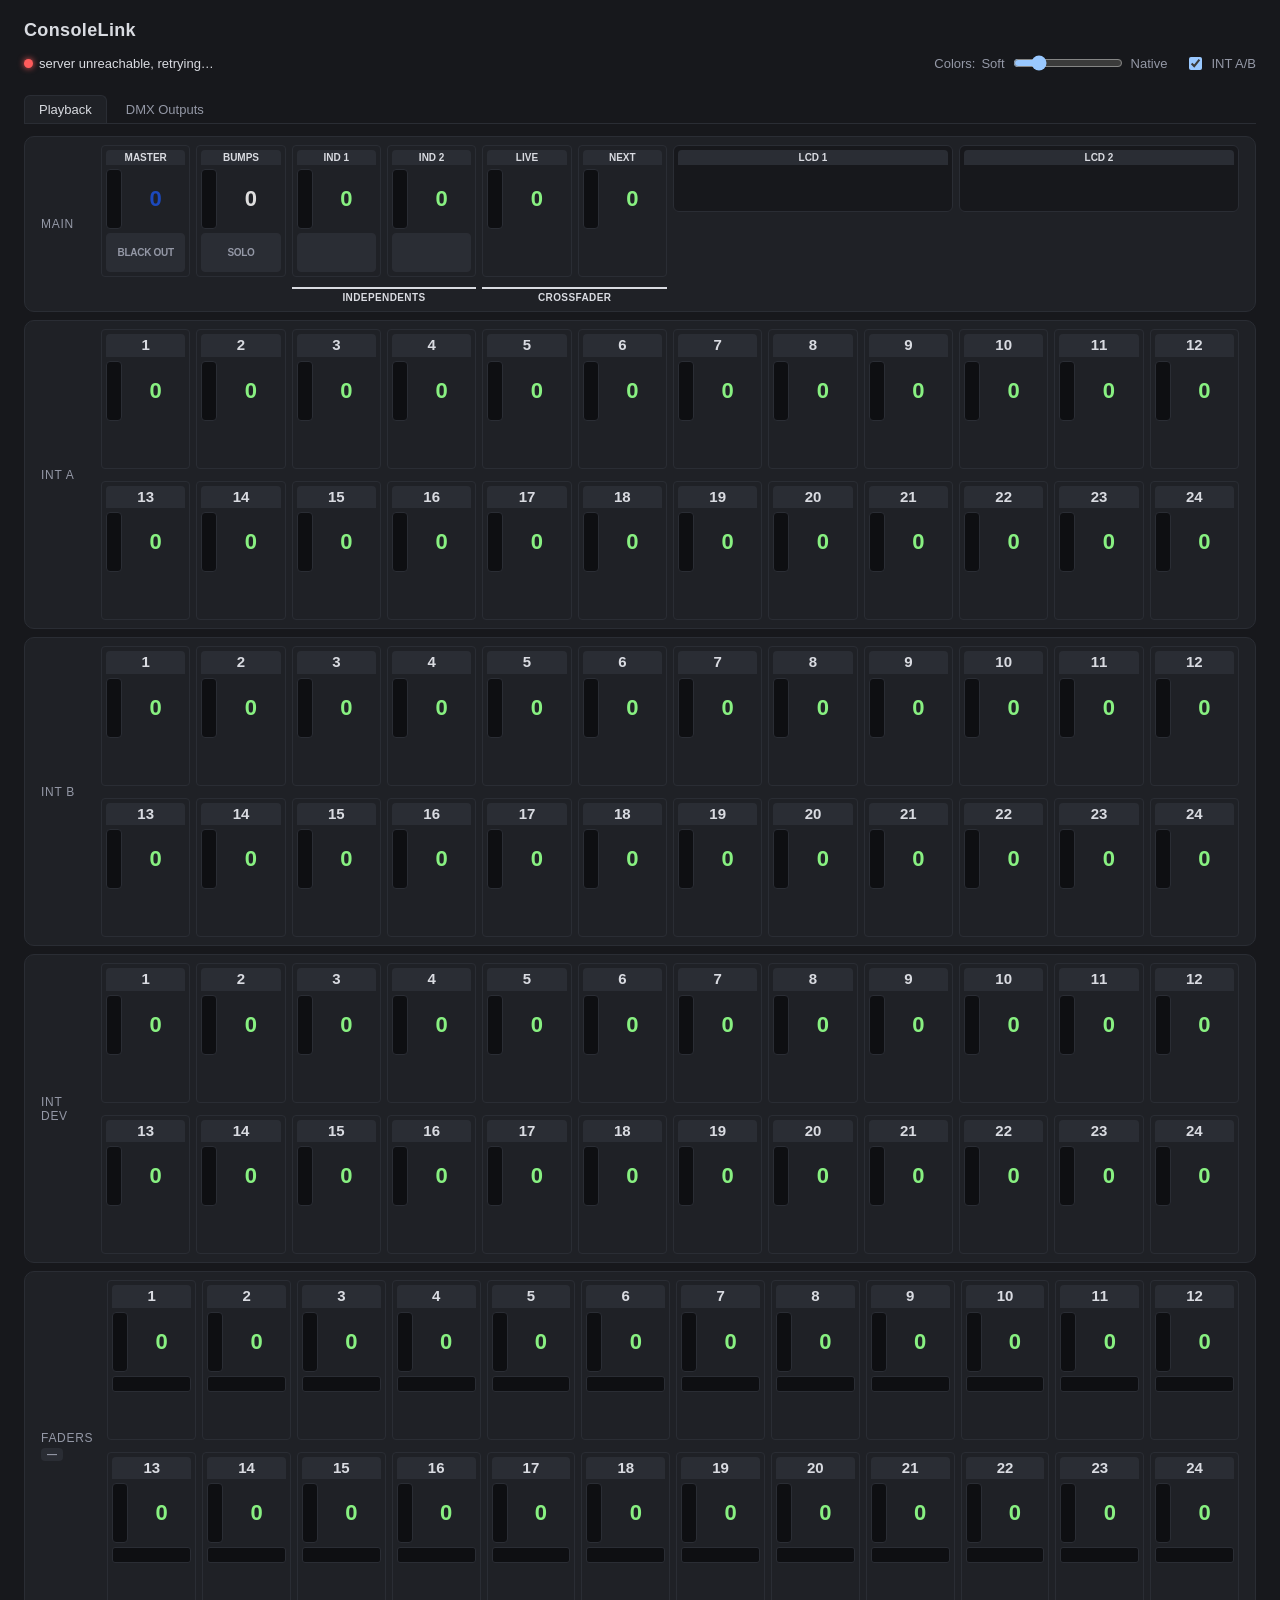
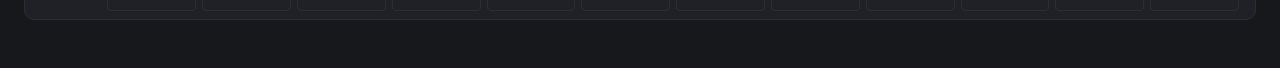
==== src/consolelink/static/index.html @ 00192558 "Adding support for pressing bumps, and read/write MEMS page number." ====
<!DOCTYPE html>
<html lang="en">
<head>
<meta charset="utf-8">
<meta name="viewport" content="width=device-width, initial-scale=1">
<title>ConsoleLink</title>
<link rel="stylesheet" href="style.css">
<link rel="icon" href="favicon.svg" type="image/svg+xml">
</head>
<body>
  <div class="title-row">
    <h1>ConsoleLink</h1>
    <span class="version" id="version"></span>
  </div>

  <div class="status-row">
    <div class="status-group">
      <div class="status"><span class="dot" id="dot"></span><span id="conn-text">connecting…</span></div>
      <div id="stale-text"></div>
    </div>
    <div class="controls">
      <label class="sat-control">Colors:
        <span>Soft</span>
        <input type="range" id="saturation" min="0.5" max="1" step="0.05">
        <span>Native</span>
      </label>
      <label class="int-ab-control"><input type="checkbox" id="show-int-ab"> INT A/B</label>
    </div>
  </div>

  <div class="tab-bar" role="tablist">
    <button class="tab" id="tab-btn-playback" role="tab" aria-selected="true" aria-controls="tab-playback">Playback</button>
    <button class="tab" id="tab-btn-dmx" role="tab" aria-selected="false" aria-controls="tab-dmx">DMX Outputs</button>
  </div>

  <div id="tab-playback" role="tabpanel">
  <div class="section section-row" id="section-master-bumps">
    <div class="section-title">MAIN</div>
    <div class="special-row">
      <div class="meter special-meter" id="fader-master">
        <div class="meter-label">MASTER</div>
        <div class="value-row">
          <div class="track"><div class="fill master" style="height:0%"></div></div>
          <div class="val">0</div>
        </div>
        <div class="name">
          <div class="console-button console-mini placeholder" id="btn-blackout" data-button="blackout">
            <div class="light">BLACK OUT</div>
          </div>
        </div>
      </div>
      <div class="meter special-meter" id="bumps">
        <div class="meter-label">BUMPS</div>
        <div class="value-row">
          <div class="track"><div class="fill bumps" style="height:0%"></div></div>
          <div class="val">0</div>
        </div>
        <div class="name">
          <div class="console-button console-mini placeholder" id="btn-solo" data-button="solo">
            <div class="light">SOLO</div>
          </div>
        </div>
      </div>
      <div class="meter special-meter" id="ind1">
        <div class="meter-label">IND 1</div>
        <div class="value-row">
          <div class="track"><div class="fill ind" style="height:0%"></div></div>
          <div class="val">0</div>
        </div>
        <div class="name">
          <div class="console-button console-mini placeholder" id="btn-ind1" data-button="ind1">
            <div class="light">
              <div class="name-line"></div>
              <div class="name-line"></div>
              <div class="name-line"></div>
            </div>
          </div>
        </div>
      </div>
      <div class="meter special-meter" id="ind2">
        <div class="meter-label">IND 2</div>
        <div class="value-row">
          <div class="track"><div class="fill ind" style="height:0%"></div></div>
          <div class="val">0</div>
        </div>
        <div class="name">
          <div class="console-button console-mini placeholder" id="btn-ind2" data-button="ind2">
            <div class="light">
              <div class="name-line"></div>
              <div class="name-line"></div>
              <div class="name-line"></div>
            </div>
          </div>
        </div>
      </div>
      <div class="meter special-meter" id="xfade-live">
        <div class="meter-label">LIVE</div>
        <div class="value-row">
          <div class="track"><div class="fill xfade" style="height:0%"></div></div>
          <div class="val">0</div>
        </div>
      </div>
      <div class="meter special-meter" id="xfade-next">
        <div class="meter-label">NEXT</div>
        <div class="value-row">
          <div class="track"><div class="fill xfade" style="height:0%"></div></div>
          <div class="val">0</div>
        </div>
      </div>
      <div class="group-bar" style="grid-column: 3 / 5;">INDEPENDENTS</div>
      <div class="group-bar" style="grid-column: 5 / 7;">CROSSFADER</div>
      <div class="lcd placeholder" id="lcd-1">
        <div class="lcd-label">LCD 1</div>
        <div class="lcd-line"></div>
        <div class="lcd-line"></div>
      </div>
      <div class="lcd placeholder" id="lcd-2">
        <div class="lcd-label">LCD 2</div>
        <div class="lcd-line"></div>
        <div class="lcd-line"></div>
      </div>
    </div>
  </div>

  <div class="section section-row" id="section-INT A">
    <div class="section-title">INT A <span class="active-badge" style="display:none">Active</span></div>
    <div class="intensity-row" id="intensities-INT A"></div>
  </div>

  <div class="section section-row" id="section-INT B">
    <div class="section-title">INT B <span class="active-badge" style="display:none">Active</span></div>
    <div class="intensity-row" id="intensities-INT B"></div>
  </div>

  <div class="section section-row" id="section-INT DEV">
    <div class="section-title">INT DEV <span class="active-badge" style="display:none">Active</span></div>
    <div class="intensity-row" id="intensities-INT DEV"></div>
  </div>

  <div class="section section-row" id="section-physical">
    <div class="section-title">FADERS
      <div class="mode-pill" id="mode-pill">—</div>
      <label class="page-control">PAGE <select id="mems-page"></select></label>
      <div class="page-badge" id="mems-page-badge">PAGE —</div>
    </div>
    <div class="intensity-row" id="physical-faders"></div>
  </div>
  </div>

  <div id="tab-dmx" role="tabpanel" hidden>
    <div class="dmx-note" id="dmx-note">waiting for DMX data…</div>
    <div class="section" id="dmx-universe-1">
      <div class="section-title">Universe 1</div>
      <div class="dmx-grid"></div>
    </div>
    <div class="section" id="dmx-universe-2">
      <div class="section-title">Universe 2</div>
      <div class="dmx-grid"></div>
    </div>
  </div>

<script src="app.js"></script>
</body>
</html>
---- src/consolelink/static/style.css ----
:root {
  color-scheme: dark;
  --bg: #17181c;
  --panel: #1f2126;
  --grid: #2a2d34;
  --text: #d9dbe1;
  --darktext: #0b0c0e;
  --dim: #9498a6;
  --accent: #4fb0ff;
  --ok: #5cff8f;
  --bad: #ff5c5c;

  /* SmartFadeML style colors -- the console's pure LED colors. app.js reads these once and
     overrides them with softened versions per the Soft <-> Native slider (applyPalette()). */
  --master: #0000ff;
  --bumps: #ffffff;
  --accent-green: #00ff00;
  --accent-red: #ff0000;
  --blink-duration: 0.5s;

  /* Meter columns per grid row: each 24-cell intensity row wraps into 24/--cols rows. The only
     place the column count is set -- the grids below and currentColumnsPerRow() in app.js all
     read it from here. */
  --cols: 24;
  --gap: 6px;
  /* Same idea for the DMX Outputs tab: 512 cells per universe, so 32 columns x 16 rows wraps to
     16 x 32, then 8 x 64 -- each universe always ends on a row boundary. */
  --dmx-cols: 32;
}
/* Tune these px values to change where the 24-cell rows wrap. */
@media (max-width: 1600px) {
  :root { --cols: 12; --dmx-cols: 16; }
}
/* Phone portrait: 4 rows of 6. */
@media (max-width: 640px) {
  :root { --cols: 6; --dmx-cols: 8; }
}
* { box-sizing: border-box; }
html {
  /* Stop iOS Safari enlarging text when the phone turns to landscape. */
  -webkit-text-size-adjust: 100%;
  text-size-adjust: 100%;
}
body {
  margin: 0;
  background: var(--bg);
  color: var(--text);
  font-family: -apple-system, BlinkMacSystemFont, "Segoe UI", sans-serif;
  padding: 20px 24px 40px;
}
/* Title left, version right on the same baseline; on a narrow screen the version wraps under
   the title and stays right-aligned. */
.title-row {
  display: flex;
  flex-wrap: wrap;
  align-items: baseline;
  justify-content: space-between;
  gap: 2px 16px;
  margin-bottom: 12px;
}
h1 {
  font-size: 18px;
  font-weight: 600;
  margin: 0;
  letter-spacing: 0.02em;
}
.version {
  color: var(--dim);
  font-size: 12px;
  margin-left: auto;
}
.status-row {
  display: flex;
  align-items: center;
  gap: 18px;
  margin-bottom: 22px;
  font-size: 13px;
  flex-wrap: wrap;
}
/* The page's controls, as one block pushed to the right end of .status-row -- on a narrow
   screen they wrap as a group, still right-aligned, rather than one by one. */
.controls {
  display: flex;
  align-items: center;
  flex-wrap: wrap;
  justify-content: flex-end;
  gap: 8px 18px;
  margin-left: auto;
}
.sat-control {
  display: flex;
  align-items: center;
  gap: 6px;
  color: var(--dim);
}
.sat-control input { width: 110px; }
.int-ab-control {
  display: flex;
  align-items: center;
  gap: 6px;
  color: var(--dim);
}
.status {
  display: flex;
  align-items: center;
  gap: 6px;
}
/* "last update" on the same line as the connection status. */
.status-group {
  display: flex;
  align-items: center;
  flex-wrap: wrap;
  gap: 2px 12px;
}
#stale-text {
  color: var(--dim);
  font-size: 12px;
}
.dot {
  width: 9px;
  height: 9px;
  border-radius: 50%;
  background: var(--bad);
  box-shadow: 0 0 6px var(--bad);
}
.dot.ok { background: var(--ok); box-shadow: 0 0 6px var(--ok); }
/* Sits under the FADERS section-title text (a 46px-wide column, see .section.section-row
   .section-title) -- styled to match .section-title .active-badge (the INT A/B/DEV rows'
   "Active" badge) since they're both small status badges living in the same section-title
   spot: solid fill + dark text, 4px radius, 700 weight. Neutral grey/dim fill when the mode
   is still unknown (no active-* class yet), same as the rest of the UI's unknown-state
   color; solid accent-green/red once a mode is confirmed. */
.mode-pill.unconfirmed { opacity: 0.55; font-style: italic; }
.section-title .mode-pill {
  padding: 1px 6px;
  font-size: 10px;
  font-weight: 700;
  border: none;
  border-radius: 4px;
  text-align: center;
  white-space: normal;
  text-transform: none;
  letter-spacing: 0;
  background: var(--grid);
  color: var(--dim);
}
.section-title .mode-pill.active-A,
.section-title .mode-pill.active-B,
.section-title .mode-pill.active-D,
.section-title .mode-pill.active-P1,
.section-title .mode-pill.active-P2 {
  background: var(--accent-green);
  color: #0b0c0e;
}
.section-title .mode-pill.active-M {
  background: var(--accent-red);
  color: var(--text);
}

.section {
  background: var(--panel);
  border: 1px solid var(--grid);
  border-radius: 10px;
  padding: 8px 16px 8px;
  margin-bottom: 8px;
}
.section-title {
  font-size: 12px;
  text-transform: uppercase;
  letter-spacing: 0.06em;
  color: var(--dim);
  margin-bottom: 12px;
  display: flex;
  align-items: center;
  gap: 8px;
}
.section-title .active-badge {
  font-size: 10px;
  background: var(--accent-green);
  color: #0b0c0e;
  border-radius: 4px;
  padding: 1px 6px;
  letter-spacing: 0;
  text-transform: none;
  font-weight: 700;
}
.section.dim .section-title { opacity: 0.6; }

/* INT A/B/DEV sections only: title as a left column instead of a row above the intensity
   meters, so each row is shorter vertically. */
.section.section-row {
  display: flex;
  align-items: center;
  gap: 14px;
}
/* INT A/B rows when the header's INT A/B checkbox is off. Same specificity as the rule above,
   which the plain `hidden` attribute wouldn't beat. */
.section.section-row.hidden-row { display: none; }
.section.section-row .section-title {
  flex: 0 0 46px;
  flex-direction: column;
  align-items: flex-start;
  gap: 3px;
  margin-bottom: 0;
}
.section.section-row .intensity-row,
.section.section-row .special-row {
  /* flex-basis 0, not auto: with auto, the outer flex layout would need this item's own
     intrinsic/preferred size before it can assign a width -- for .special-row specifically,
     that intrinsic-size pass needs to resolve its grid-template-columns' percentage-based
     tracks, which in turn need .special-row's own (not-yet-known) width. That circularity is
     what collapsed MASTER/BUMPS/IND 1/IND 2 to slivers: an indefinite percentage in that
     situation resolves to 0 per spec. flex-basis:0 sidesteps it entirely -- flex-grow:1 just
     takes 100% of the remaining space directly, with no intrinsic-size measurement needed. */
  flex: 1 1 0;
  min-width: 0;
}
.intensity-row {
  display: grid;
  /* minmax(0, 1fr), not plain 1fr: a bare 1fr track won't shrink below its content's natural
     min-content width, which defeats the narrow-width wrap below -- minmax(0, 1fr) is what
     actually lets columns compress instead of overflowing the row. */
  grid-template-columns: repeat(var(--cols), minmax(0, 1fr));
  gap: var(--gap);
  align-items: end;
  /* Safety net: if a row is still too tight for the fixed-size label/bar/value content to
     shrink into, scroll horizontally instead of silently overflowing the page. */
  overflow-x: auto;
}
/* A caption bar visually tying two or more adjacent indicators together (e.g. "Focus" under
   Pan+Tilt, "INDEPENDENTS" under IND 1/IND 2) -- generic, reusable in any CSS-grid row
   (.intensity-row's PARAM 1/2 fader labels via computeLabelGroups() in app.js; .special-row's
   static IND 1/IND 2 grouping). A .group-bar is just another item in that same grid, given an
   explicit `grid-column: start / end` (in JS for the dynamic case, inline for the static one).
   The static IND 1/IND 2 caption still relies on plain auto-placement -- no grid-row of its
   own, so it lands in row 2 since row 1 is already fully occupied. The dynamic PARAM 1/2
   group-bars don't: renderGroupBars()/projectGroupSegments() in app.js always set an explicit
   grid-row themselves (see those functions for why plain auto-placement isn't enough once a
   row wraps into several blocks). Kept visually light (a thin top rule + small caption) rather than a
   heavy filled bar, to read as "these belong together" without competing with the meters
   themselves. */
.group-bar {
  grid-column: 1 / -1;
  margin-top: 4px;
  padding-top: 3px;
  border-top: 2px solid var(--text);
  font-size: 10px;
  font-weight: 700;
  color: var(--text);
  text-transform: uppercase;
  letter-spacing: 0.04em;
  text-align: center;
  white-space: nowrap;
  overflow: hidden;
  text-overflow: ellipsis;
}
.meter {
  display: flex;
  flex-direction: column;
  align-items: center;
  justify-content: flex-start;
  min-width: 0;
  flex: 1 1 0;
  height: auto;
  border: 1px solid var(--grid);
  border-radius: 4px;
  padding: 4px;
  /* At narrow widths a column can compress below its label/value text's natural
     size -- clip rather than let it bleed into neighboring columns. */
  overflow: hidden;
}
.meter .track {
  width: 100%;
  height: 60px;
  background: #0e0f12;
  border: 1px solid var(--grid);
  border-radius: 4px;
  display: flex;
  align-items: flex-end;
  overflow: hidden;
  position: relative;
  margin-top: 0;
  flex-shrink: 0;
}
.meter .fill {
  width: 100%;
  background: transparent;
  height: 0%;
  transition: height 80ms linear;
}
.meter.nonzero .fill { background: var(--accent-green); }
/* The FADERS row takes its bump LED's console color (--bar-color, set in app.js). Before the
   first type=0x16 arrives: the page's green, or red in MEMS like the console. */
#section-physical .meter.nonzero .fill { background: var(--bar-color, var(--accent-green)); }
#section-physical .meter .val { color: var(--bar-color, var(--accent-green)); }
#section-physical.mems .meter.nonzero .fill { background: var(--bar-color, var(--accent-red)); }
#section-physical.mems .meter .val { color: var(--bar-color, var(--accent-red)); }
.meter .val {
  font-size: 10px;
  color: var(--accent-green);
  font-variant-numeric: tabular-nums;
  line-height: 1.1;
  flex-shrink: 0;
  display: inline-block;
  margin-top: 4px;
  height: 1.1em;
}
.meter .meter-label,
.meter .name {
  font-size: 9px;
  color: var(--dim);
  line-height: 1.2;
  text-align: center;
  display: inline-block;
  width: 100%;
  white-space: nowrap;
  overflow: hidden;
  text-overflow: ellipsis;
}
.meter .meter-label {
  height: 1.2em;
}

/* INT A/B/DEV intensity meters and Master/Bumps (.special-meter) share this compact layout:
   the meter label as a header above a narrow bar, and a large value readout next to it. */
.intensity-row .meter .meter-label,
.special-meter .meter-label {
  font-size: 15px;
  font-weight: 700;
  color: var(--text);
  background: var(--grid);
  border-radius: 4px 4px 0 0;
  height: auto;
  line-height: 1.5;
  margin-bottom: 4px;
}
.intensity-row .meter .value-row,
.special-meter .value-row {
  display: flex;
  align-items: flex-end;
  justify-content: flex-start;
  gap: 4px;
  width: 100%;
  height: 60px;
}
.intensity-row .meter .track,
.special-meter .track {
  width: 16px;
  flex: 0 0 16px;
}
.intensity-row .meter .val,
.special-meter .val {
  font-size: 22px;
  font-weight: 700;
  color: var(--accent-green);
  height: auto;
  margin-top: 0;
  line-height: 1;
  align-self: center;
  flex: 1 1 auto;
  text-align: center;
}

/* MASTER/BUMPS is longer than a 1-2 digit intensity number, so it gets a smaller label font
   that wraps instead of the numeric labels' nowrap+ellipsis truncation. */
.special-meter .meter-label {
  font-size: 10px;
  white-space: normal;
}
/* The console's own name field is 3 short lines (6/6/5 chars) -- .name is
   just a column of 3 .name-line rows, each rendered exactly as the console lays it out
   rather than word-wrapping one joined string. Always exactly 3 rows (blank ones included),
   so every meter column's name area is the same height regardless of how many lines that
   particular item's name actually uses. */
.meter .name {
  display: flex;
  flex-direction: column;
  width: 100%;
  margin-top: 4px;
  /* Explicit, not just "3 .name-line rows add up to this" -- BLACK OUT/SOLO (under Master/
     Bumps) only ever hold a single line, so they need this container's height pinned to the
     same 3-line total (3 * 13px) rather than shrinking to fit their own shorter content. */
  height: 39px;
}
/* Every name/label in this row (24-cell intensity names, IND 1/2 names, SOLO/BLACKOUT) shares
   this font size and weight -- one shared rule instead of repeating the same two values in
   each context below, which only differ in line-height/height/color/wrapping. */
.name-line,
.console-button.console-mini .light {
  font-size: 10px;
  font-weight: 600;
}
.name-line {
  color: var(--text);
  line-height: 1.3;
  height: 1.3em;
  text-align: center;
  white-space: nowrap;
  overflow: hidden;
  text-overflow: clip;
}

/* CSS grid, not flex: lets MASTER/BUMPS/IND 1/IND 2/LIVE/NEXT share the exact same "append a
   .group-bar with an explicit grid-column, no grid-row" mechanism as .intensity-row (see
   .group-bar above) for the "INDEPENDENTS" and "CROSSFADER" captions -- a plain sibling
   .group-bar auto-places into row 2 since row 1 is already fully occupied by the 6 meters, no
   wrapper element needed.
   (An earlier version wrapped IND 1/IND 2 in an extra flex container and passed their shared
   width down via a CSS custom property -- broken, because a custom property's "%" is NOT
   resolved at the element that declares it; it stays live text substituted at the point of
   actual use, so it resolved against the wrapper's own near-empty width instead of
   .special-row's, collapsing both to a sliver. Direct grid items sidestep that entirely.) */
.special-row {
  display: grid;
  /* One .intensity-row column's width (same --cols/--gap, so the same width at every
     breakpoint). Only used right here, in .special-row's own grid-template-columns, so its "%"
     resolves against .special-row. */
  --col: calc((100% - (var(--cols) - 1) * var(--gap)) / var(--cols));
  /* 6 meter tracks, a spacer taking the rest of the row, then 6 more tracks for the two LCDs
     (3 each -- half of a phone's 6 columns, where they sit side by side below the meters). */
  grid-template-columns: repeat(6, var(--col)) minmax(0, 1fr) repeat(6, var(--col));
  gap: var(--gap);
}
/* No width rule on .special-meter itself: the grid track above already sizes each column
   correctly, and a grid item stretches to fill its track by default. An explicit width here
   would be actively wrong under a grid parent, not just redundant -- "%" in a grid ITEM's own
   width resolves against its grid CELL, not the container, so `calc((100% - 138px) / 24)`
   would compute against a ~63px cell instead of .special-row's full width, going negative
   (clamped ~0). That's exactly what broke MASTER/BUMPS/IND 1/IND 2 into slivers even after
   fixing the .special-row circular-sizing issue below -- confirmed by measuring the actual
   rendered grid-template-columns (63.3px per track, correct) vs. the item boxes (10px, wrong)
   with Playwright before removing this. */
/* The console's two 2x20 LCDs, at the right like on the console's top right, each spanning
   three meter columns and both grid rows (meters + INDEPENDENTS/CROSSFADER captions). Counted
   from the right edge, so they stay put with or without the spacer track. On a phone in
   portrait they move below the meters instead (see the end of this file). */
#lcd-1 { grid-column: -7 / -4; }
#lcd-2 { grid-column: -4 / -1; }
.lcd {
  grid-row: 1 / 3;
  align-self: start;
  min-width: 0;
  /* Lets .lcd-line size its font from this panel's width (cqi units). */
  container-type: inline-size;
  background: var(--bg);
  border: 1px solid var(--grid);
  border-radius: 6px;
  padding: 4px 4px 6px;
}
/* Header label, same look as MASTER/BUMPS's .meter-label above their meters. */
.lcd-label {
  font-size: 10px;
  font-weight: 700;
  color: var(--text);
  background: var(--grid);
  border-radius: 4px 4px 0 0;
  line-height: 1.5;
  text-align: center;
  margin-bottom: 4px;
}
/* white-space: pre keeps the console's own column alignment (runs of spaces); the fixed 20ch
   width keeps an empty or placeholder panel the same size as a filled one. The panel's width
   is set by the grid, not the text, so the font scales to fit 20 characters in it (a
   monospace character is ~0.6em wide, so 20ch ~ 12em; 12px kept free for the side margins),
   up to 13px. */
.lcd-line {
  width: 20ch;
  margin: 0 auto;
  font-size: min(13px, (100cqi - 12px) / 12.1);
  height: 1.4em;
  line-height: 1.4em;
  font-family: ui-monospace, "SF Mono", Menlo, monospace;
  white-space: pre;
  overflow: hidden;
}
.lcd.placeholder .lcd-line { opacity: 0.5; }
.special-meter .fill.master { background: var(--master); }
.special-meter .fill.bumps { background: var(--bumps); }
.special-meter .fill.ind,
.special-meter .fill.xfade { background: var(--accent-green); }
#fader-master .val { color: var(--master); }
#bumps .val { color: var(--bumps); }
#ind1 .val,
#ind2 .val { color: var(--accent-green); }

.placeholder .track { display: flex; align-items: center; justify-content: center; }
.placeholder .track::after {
  content: "?";
  color: var(--dim);
  font-size: 20px;
}

/* Independents are toggle/bump buttons on the console (per the manual), not faders --
   rendered as a light that turns on, not a bar that fills. */
.console-button {
  display: flex;
  flex-direction: column;
  align-items: center;
  gap: 8px;
  width: 60px;
}
.console-button .light {
  width: 44px;
  height: 44px;
  border-radius: 8px;
  background: #0e0f12;
  border: 1px solid var(--grid);
  display: flex;
  align-items: center;
  justify-content: center;
  font-size: 12px;
  font-weight: 700;
  color: var(--dim);
}
/* SOLO/BLACKOUT live inside Bumps'/Master's .name slot instead of standing alone: compact,
   full-width, with the label inside the light box itself rather than below it. */
body.writable [data-button] { cursor: pointer; }
.console-button.console-mini {
  width: 100%;
  height: 100%;
  gap: 0;
}
.console-button.console-mini .light {
  width: 100%;
  height: 100%;
  min-height: 0;
  border-radius: 4px;
  letter-spacing: -0.03em;
  line-height: 1.15;
  padding: 1px;
  white-space: normal;
  /* Inactive: same background as the .meter-label above the bar. */
  background: var(--grid);
  border-color: var(--grid);
  color: var(--dim);
}
/* Active: the console's own LED color (--color-a/--color-b, set in app.js) -- white for SOLO,
   blue for BLACKOUT -- falling back to the page's colors before the first type=0x16. Glow and
   text stay the page's own, for contrast. IDs so these beat the generic .console-button.on rules. */
#btn-solo.on .light {
  background: var(--color-a, var(--bumps));
  border-color: var(--color-a, var(--bumps));
  /* Text color, not button color: white background needs dark text for contrast, distinct
     from BLACKOUT's blue background below which needs the opposite. */
  color: var(--darktext);
  box-shadow: 0 0 10px var(--bumps);
}
#btn-blackout.on .light {
  background: var(--color-a, var(--master));
  border-color: var(--color-a, var(--master));
  color: var(--text);
  box-shadow: 0 0 10px var(--master);
}
/* Blinking: hard-alternates between the console's two LED colors (--color-a/--color-b), matching
   the real console's flashing LED -- e.g. Solo blinks white/off while a Bump button isolates a
   channel; BlackOut blinks light-blue/off (37 37 ff / 0a 0a 0a) when Master is pulled below full
   while BlackOut itself is off. Falls back to the page's on-color / inactive background.
   steps(1) for a discrete flash, not a smooth fade. */
@keyframes blink-solo {
  0%, 49%   { background: var(--color-a, var(--bumps)); border-color: var(--color-a, var(--bumps)); color: var(--darktext); box-shadow: 0 0 10px var(--bumps); }
  50%, 100% { background: var(--color-b, var(--grid)); border-color: var(--color-b, var(--grid)); color: var(--dim); box-shadow: none; }
}
@keyframes blink-blackout {
  0%, 49%   { background: var(--color-a, var(--master)); border-color: var(--color-a, var(--master)); color: var(--text); box-shadow: 0 0 10px var(--master); }
  50%, 100% { background: var(--color-b, var(--grid)); border-color: var(--color-b, var(--grid)); color: var(--dim); box-shadow: none; }
}
#btn-solo.blinking .light { animation: blink-solo var(--blink-duration) steps(1) infinite; }
#btn-blackout.blinking .light { animation: blink-blackout var(--blink-duration) steps(1) infinite; }
/* IND 1/2's button shows the Independent's name as 3 lines, same as the intensity rows,
   instead of SOLO/BLACKOUT's single static label -- override the centered
   single-line layout inherited from .console-button .light with a column of small rows. */
#btn-ind1 .light,
#btn-ind2 .light {
  flex-direction: column;
  justify-content: center;
  gap: 0;
}
#btn-ind1 .light .name-line,
#btn-ind2 .light .name-line {
  line-height: 1.15;
  height: 1.15em;
  color: inherit;
}
#btn-ind1.on .light,
#btn-ind2.on .light {
  background: var(--accent-green);
  border-color: var(--accent-green);
  /* Pale green background, same as SOLO's white -- needs dark text, not BLACKOUT's light. */
  color: var(--darktext);
  box-shadow: 0 0 10px var(--accent-green);
}
/* Shape cues, so on and blinking don't rely on colour alone: a solid ring when on, a dashed one
   while blinking. currentColor is the text colour each state already picks for contrast with
   its own background; the negative offset keeps the ring inside the box. */
.console-button.on .light       { outline: 2px solid currentColor;  outline-offset: -4px; }
.console-button.blinking .light { outline: 2px dashed currentColor; outline-offset: -4px; }
/* The Physical Faders row's light swatch: no text, just a color (solid,
   intensity-proportional once caught; blinking between two brightness levels while the
   physical fader hasn't caught its stored value yet). Colors are the console's own RGB
   (--color-a/--color-b, set via setLightColors() in app.js).
   Sized to sit in a .meter's .name slot, same 24-per-row grid as the intensity rows above. */
/* The MEMS page, shown only in MEMS mode (app.js puts .mems on #section-physical): a list when
   the server allows writing (body.writable), otherwise a read-only badge styled like the mode
   pill's neutral state. */
.page-control, .page-badge { display: none; margin-top: 4px; font-size: 10px; font-weight: 700; text-transform: none; letter-spacing: 0; }
.page-badge { padding: 1px 6px; border-radius: 4px; text-align: center; background: var(--grid); color: var(--dim); }
body.writable .mems .page-control { display: block; }
body:not(.writable) .mems .page-badge { display: block; }
.page-control select { width: 100%; font-size: 11px; }
body.writable .fader-light { cursor: pointer; touch-action: none; user-select: none; }
.fader-light {
  width: 100%;
  height: 16px;
  margin-top: 4px;
  border-radius: 3px;
  background: var(--color-a, #0e0f12);
  border: 1px solid var(--grid);
}
/* Driven by --color-a/--color-b custom properties set in JS per fader -- every one of the 24
   faders can show a different wire color, so the animation itself has to be color-agnostic.
   steps(1) for a discrete flash, matching the real console's LED, not a smooth fade. */
@keyframes blink-fader {
  0%, 49%   { background: var(--color-a); }
  50%, 100% { background: var(--color-b); }
}
.fader-light.blinking {
  animation: blink-fader var(--blink-duration) steps(1) infinite;
}


/* 12 columns: the 6 meters and 6 LCD columns fill the row exactly, so the spacer track would
   only add one extra gap and push the row a gap's width past its edge. */
@media (max-width: 1600px) {
  .special-row { grid-template-columns: repeat(var(--cols), var(--col)); }
}

/* Narrow windows and phones. Kept at the end of the file so these win the cascade over the
   same-specificity rules above.

   Compact sizing: at the normal sizes a meter column can't get narrower than ~56px (bar, gap
   and a bold 2-digit value side by side), which is what held the page at ~900px wide. Smaller
   padding, gap, bar and value font bring that down to ~40px, enough for 12 columns on a phone
   in landscape and 6 on a phone in portrait. */
@media (max-width: 900px) {
  :root { --gap: 4px; }
  body { padding: 12px 8px 24px; }
  h1 { font-size: 16px; }
  .title-row { margin-bottom: 12px; }
  .status-row { gap: 8px 14px; margin-bottom: 12px; }
  .section { padding: 6px 8px; }
  .section.section-row { gap: 8px; }
  .meter { padding: 2px; }
  .intensity-row .meter .meter-label { font-size: 13px; }
  /* "MASTER" is the one label word that can't wrap, and at 10px it's ~3px too wide for a ~44px
     column. The LCD labels (below) follow, to keep them matching. */
  /* IND 1/2's name sits inside the button's own border and padding, so it has ~6px less than
     an intensity name -- a full 6-character line needs the smaller font at ~44px columns. */
  #btn-ind1 .light .name-line,
  #btn-ind2 .light .name-line { font-size: 9px; }
  .intensity-row .meter .value-row,
  .special-meter .value-row { gap: 3px; }
  .intensity-row .meter .track,
  .special-meter .track { width: 10px; flex: 0 0 10px; }
  .intensity-row .meter .val,
  .special-meter .val { font-size: 18px; }
  .lcd { padding: 2px 2px 4px; }
  .special-meter .meter-label,
  .lcd-label { font-size: 9px; }
}

/* Phone portrait (the --cols: 6 breakpoint at the top of this file). */
@media (max-width: 640px) {
  /* Section title above its row instead of as a left column, which would cost a whole meter
     column's width. */
  .section.section-row {
    flex-direction: column;
    align-items: stretch;
    gap: 6px;
  }
  .section.section-row .section-title {
    flex: none;
    flex-direction: row;
    align-items: center;
    gap: 8px;
  }
  /* flex: none, not the row layout's flex: 1 1 0 -- as a column-direction flex item that
     basis would be a height, and these rows are scroll containers (overflow-x: auto), whose
     automatic minimum height is 0, so they'd collapse. */
  .section.section-row .intensity-row,
  .section.section-row .special-row {
    flex: none;
  }
  /* Just the --cols columns, like .intensity-row: the LCDs sit side by side below the
     INDEPENDENTS caption, 3 columns each, filling the row. */
  .special-row { grid-template-columns: repeat(var(--cols), var(--col)); }
  #lcd-1, #lcd-2 { grid-row: 3; margin-top: 4px; }
  #lcd-1 { grid-column: 1 / 4; }
  #lcd-2 { grid-column: 4 / 7; }
}

/* Tabs */
.tab-bar {
  display: flex;
  gap: 4px;
  margin-bottom: 12px;
  border-bottom: 1px solid var(--grid);
}
.tab {
  background: transparent;
  border: 1px solid transparent;
  border-bottom: none;
  border-radius: 6px 6px 0 0;
  color: var(--dim);
  font: inherit;
  font-size: 13px;
  padding: 6px 14px;
  cursor: pointer;
}
.tab[aria-selected="true"] {
  background: var(--panel);
  border-color: var(--grid);
  color: var(--text);
}
/* `hidden` alone loses to any display rule set on the panel, so state it explicitly. */
[role="tabpanel"][hidden] { display: none; }

/* DMX Outputs tab */
.dmx-note {
  color: var(--dim);
  font-size: 12px;
  margin-bottom: 8px;
}
.dmx-grid {
  display: grid;
  grid-template-columns: repeat(var(--dmx-cols), minmax(0, 1fr));
  gap: 2px;
}
.dmx-cell {
  --lvl: 0;
  position: relative;
  height: 22px;
  border: 1px solid var(--grid);
  border-radius: 3px;
  overflow: hidden;
  display: flex;
  align-items: center;
  justify-content: center;
  font-variant-numeric: tabular-nums;
  /* Heat map: the accent green fades in with the level (--lvl is 0..1, set by app.js). */
  background: color-mix(in srgb, var(--accent-green) calc(var(--lvl) * 100%), transparent);
}
.dmx-cell .addr {
  position: absolute;
  top: 1px;
  left: 2px;
  font-size: 7px;
  line-height: 1;
  color: var(--dim);
}
.dmx-cell .lvl {
  font-size: 11px;
  font-weight: 600;
  color: var(--accent-green);
}
.dmx-cell.nonzero { border-color: var(--accent-green); }
.dmx-cell.nonzero .lvl { color: var(--text); }
.dmx-cell.nonzero .addr { color: var(--text); opacity: 0.7; }
/* From about half level up the green is strong enough to need dark text. */
.dmx-cell.bright .lvl,
.dmx-cell.bright .addr { color: var(--darktext); opacity: 1; }
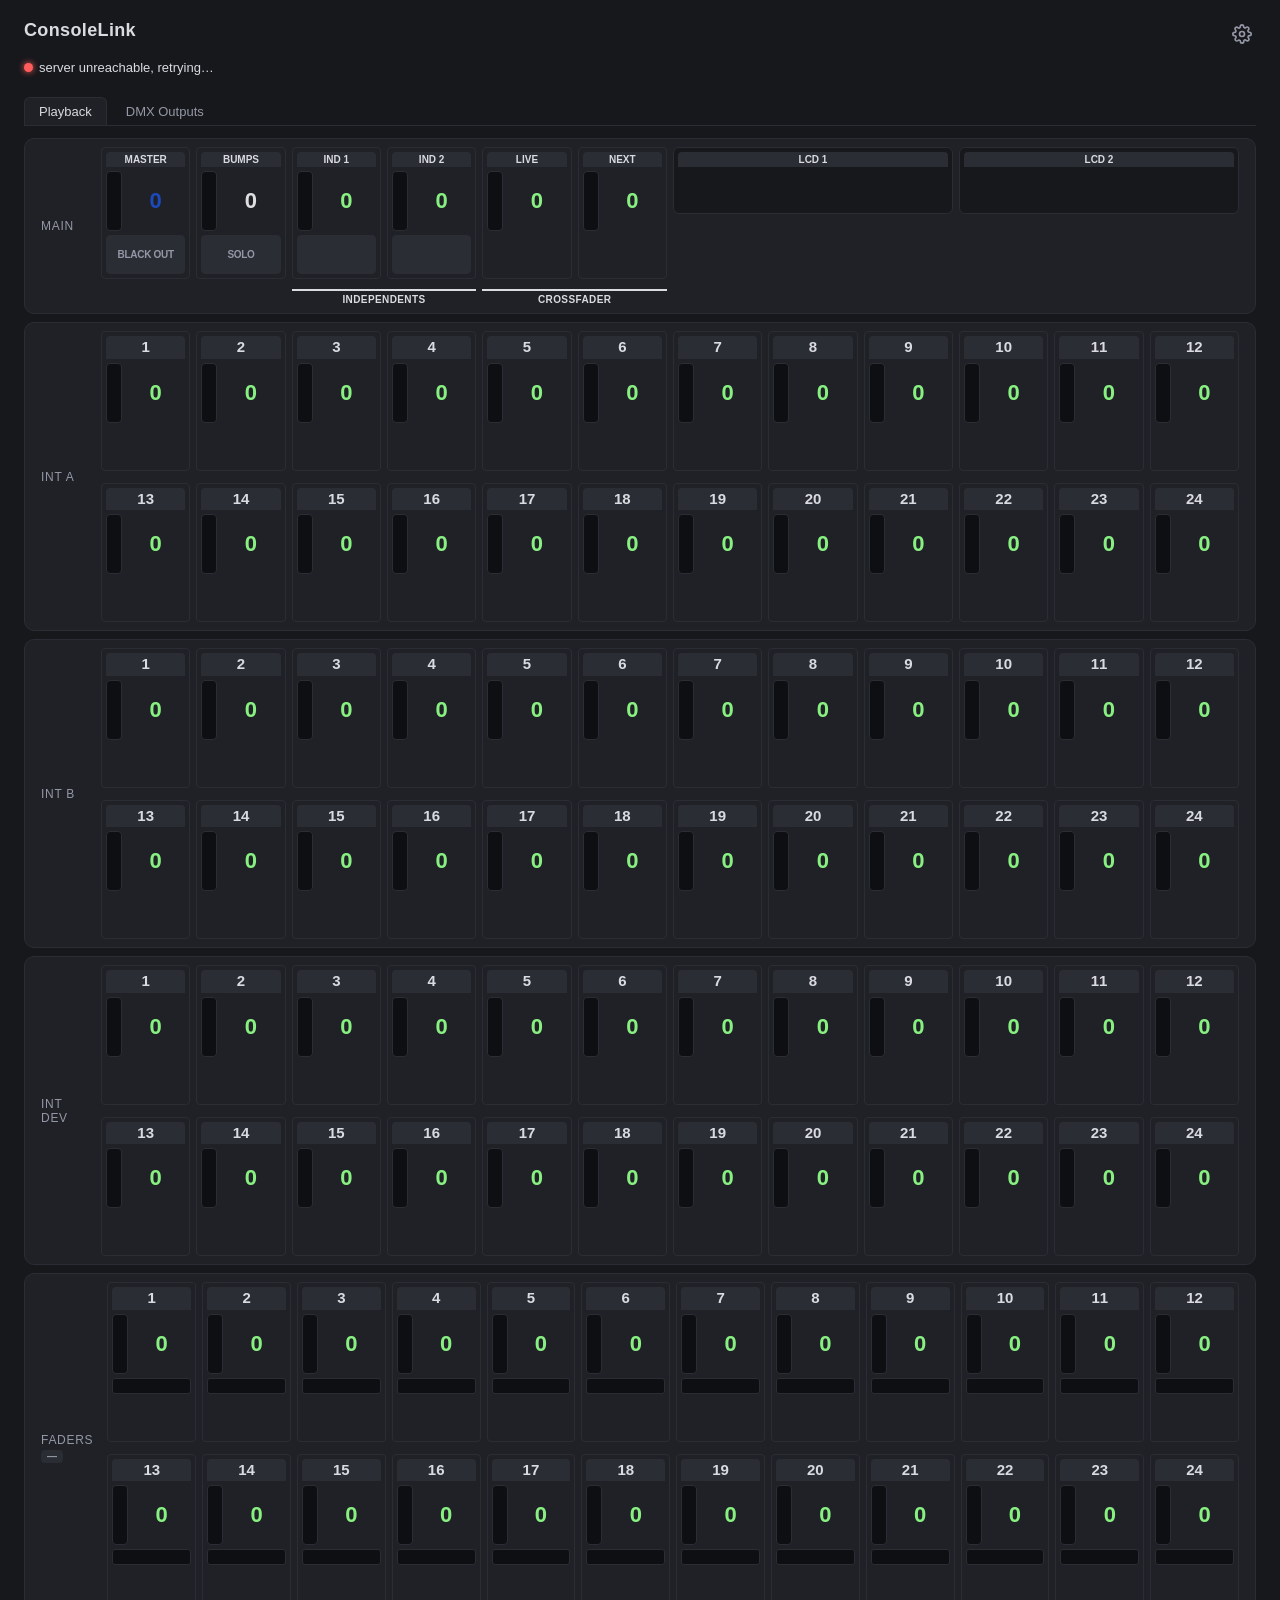
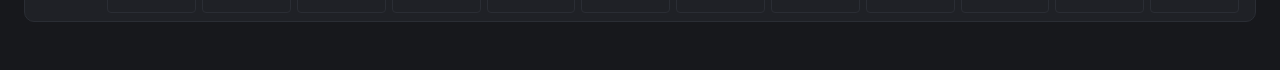
==== commit 89b7fcbb: "Moving Settings to Overlay." ====
--- a/src/consolelink/static/index.html
+++ b/src/consolelink/static/index.html
@@ -10,21 +10,20 @@
 <body>
   <div class="title-row">
     <h1>ConsoleLink</h1>
-    <span class="version" id="version"></span>
+    <button class="gear-btn" id="settings-btn" type="button" aria-label="Settings"
+            aria-haspopup="dialog" aria-controls="settings-overlay" aria-expanded="false">
+      <svg viewBox="0 0 24 24" width="20" height="20" fill="none" stroke="currentColor"
+           stroke-width="2" stroke-linecap="round" stroke-linejoin="round" aria-hidden="true">
+        <circle cx="12" cy="12" r="3"/>
+        <path d="M19.4 15a1.65 1.65 0 0 0 .33 1.82l.06.06a2 2 0 1 1-2.83 2.83l-.06-.06a1.65 1.65 0 0 0-1.82-.33 1.65 1.65 0 0 0-1 1.51V21a2 2 0 1 1-4 0v-.09a1.65 1.65 0 0 0-1-1.51 1.65 1.65 0 0 0-1.82.33l-.06.06a2 2 0 1 1-2.83-2.83l.06-.06a1.65 1.65 0 0 0 .33-1.82 1.65 1.65 0 0 0-1.51-1H3a2 2 0 1 1 0-4h.09a1.65 1.65 0 0 0 1.51-1 1.65 1.65 0 0 0-.33-1.82l-.06-.06a2 2 0 1 1 2.83-2.83l.06.06a1.65 1.65 0 0 0 1.82.33h0a1.65 1.65 0 0 0 1-1.51V3a2 2 0 1 1 4 0v.09a1.65 1.65 0 0 0 1 1.51h0a1.65 1.65 0 0 0 1.82-.33l.06-.06a2 2 0 1 1 2.83 2.83l-.06.06a1.65 1.65 0 0 0-.33 1.82v0a1.65 1.65 0 0 0 1.51 1H21a2 2 0 1 1 0 4h-.09a1.65 1.65 0 0 0-1.51 1z"/>
+      </svg>
+    </button>
   </div>
 
   <div class="status-row">
     <div class="status-group">
       <div class="status"><span class="dot" id="dot"></span><span id="conn-text">connecting…</span></div>
       <div id="stale-text"></div>
-    </div>
-    <div class="controls">
-      <label class="sat-control">Colors:
-        <span>Soft</span>
-        <input type="range" id="saturation" min="0.5" max="1" step="0.05">
-        <span>Native</span>
-      </label>
-      <label class="int-ab-control"><input type="checkbox" id="show-int-ab"> INT A/B</label>
     </div>
   </div>
 
@@ -44,7 +43,7 @@
           <div class="val">0</div>
         </div>
         <div class="name">
-          <div class="console-button console-mini placeholder" id="btn-blackout" data-button="blackout">
+          <div class="console-button placeholder" id="btn-blackout" data-button="blackout">
             <div class="light">BLACK OUT</div>
           </div>
         </div>
@@ -56,7 +55,7 @@
           <div class="val">0</div>
         </div>
         <div class="name">
-          <div class="console-button console-mini placeholder" id="btn-solo" data-button="solo">
+          <div class="console-button placeholder" id="btn-solo" data-button="solo">
             <div class="light">SOLO</div>
           </div>
         </div>
@@ -64,11 +63,11 @@
       <div class="meter special-meter" id="ind1">
         <div class="meter-label">IND 1</div>
         <div class="value-row">
-          <div class="track"><div class="fill ind" style="height:0%"></div></div>
+          <div class="track"><div class="fill" style="height:0%"></div></div>
           <div class="val">0</div>
         </div>
         <div class="name">
-          <div class="console-button console-mini placeholder" id="btn-ind1" data-button="ind1">
+          <div class="console-button placeholder" id="btn-ind1" data-button="ind1">
             <div class="light">
               <div class="name-line"></div>
               <div class="name-line"></div>
@@ -80,11 +79,11 @@
       <div class="meter special-meter" id="ind2">
         <div class="meter-label">IND 2</div>
         <div class="value-row">
-          <div class="track"><div class="fill ind" style="height:0%"></div></div>
+          <div class="track"><div class="fill" style="height:0%"></div></div>
           <div class="val">0</div>
         </div>
         <div class="name">
-          <div class="console-button console-mini placeholder" id="btn-ind2" data-button="ind2">
+          <div class="console-button placeholder" id="btn-ind2" data-button="ind2">
             <div class="light">
               <div class="name-line"></div>
               <div class="name-line"></div>
@@ -96,14 +95,14 @@
       <div class="meter special-meter" id="xfade-live">
         <div class="meter-label">LIVE</div>
         <div class="value-row">
-          <div class="track"><div class="fill xfade" style="height:0%"></div></div>
+          <div class="track"><div class="fill" style="height:0%"></div></div>
           <div class="val">0</div>
         </div>
       </div>
       <div class="meter special-meter" id="xfade-next">
         <div class="meter-label">NEXT</div>
         <div class="value-row">
-          <div class="track"><div class="fill xfade" style="height:0%"></div></div>
+          <div class="track"><div class="fill" style="height:0%"></div></div>
           <div class="val">0</div>
         </div>
       </div>
@@ -159,6 +158,22 @@
     </div>
   </div>
 
+  <div class="overlay" id="settings-overlay" hidden>
+    <div class="settings-panel" role="dialog" aria-modal="true" aria-labelledby="settings-title">
+      <div class="settings-head">
+        <h2 id="settings-title">Settings</h2>
+        <button class="close-btn" id="settings-close" type="button" aria-label="Close settings">&times;</button>
+      </div>
+      <label class="setting sat-control">Colors
+        <span class="sat-slider"><span>Soft</span>
+          <input type="range" id="saturation" min="0.5" max="1" step="0.05">
+          <span>Native</span></span>
+      </label>
+      <label class="setting int-ab-control"><input type="checkbox" id="show-int-ab"> Show INT A/B</label>
+      <div class="settings-foot">ConsoleLink <span id="version"></span></div>
+    </div>
+  </div>
+
 <script src="app.js"></script>
 </body>
 </html>
--- a/src/consolelink/static/style.css
+++ b/src/consolelink/static/style.css
@@ -5,8 +5,8 @@
   --grid: #2a2d34;
   --text: #d9dbe1;
   --darktext: #0b0c0e;
+  --well: #0e0f12;  /* the dark recess of a bar track or an LED swatch */
   --dim: #9498a6;
-  --accent: #4fb0ff;
   --ok: #5cff8f;
   --bad: #ff5c5c;
 
@@ -48,8 +48,7 @@
   font-family: -apple-system, BlinkMacSystemFont, "Segoe UI", sans-serif;
   padding: 20px 24px 40px;
 }
-/* Title left, version right on the same baseline; on a narrow screen the version wraps under
-   the title and stays right-aligned. */
+/* Title left, settings gear right. */
 .title-row {
   display: flex;
   flex-wrap: wrap;
@@ -64,10 +63,64 @@
   margin: 0;
   letter-spacing: 0.02em;
 }
-.version {
+.gear-btn {
+  margin-left: auto;
+  align-self: center;
+  display: flex;
+  padding: 4px;
+  background: none;
+  border: 0;
+  border-radius: 6px;
+  color: var(--dim);
+  cursor: pointer;
+}
+.gear-btn:hover, .gear-btn[aria-expanded="true"] { color: var(--text); background: var(--panel); }
+/* Settings overlay: a dimmed backdrop over the page with a centred panel. */
+.overlay {
+  position: fixed;
+  inset: 0;
+  z-index: 100;
+  display: flex;
+  align-items: flex-start;
+  justify-content: center;
+  padding: 60px 16px 16px;
+  background: rgba(0, 0, 0, 0.6);
+}
+.overlay[hidden] { display: none; }
+.settings-panel {
+  width: 100%;
+  max-width: 380px;
+  box-sizing: border-box;
+  padding: 16px 20px 14px;
+  background: var(--panel);
+  border: 1px solid var(--grid);
+  border-radius: 8px;
+  font-size: 13px;
+}
+.settings-head {
+  display: flex;
+  align-items: center;
+  justify-content: space-between;
+  margin-bottom: 14px;
+}
+.settings-head h2 { margin: 0; font-size: 15px; font-weight: 600; }
+.close-btn {
+  background: none;
+  border: 0;
+  color: var(--dim);
+  font-size: 22px;
+  line-height: 1;
+  cursor: pointer;
+}
+.close-btn:hover { color: var(--text); }
+.setting { padding: 8px 0; }
+.settings-foot {
+  margin-top: 10px;
+  padding-top: 10px;
+  border-top: 1px solid var(--grid);
   color: var(--dim);
   font-size: 12px;
-  margin-left: auto;
+  text-align: right;
 }
 .status-row {
   display: flex;
@@ -77,29 +130,16 @@
   font-size: 13px;
   flex-wrap: wrap;
 }
-/* The page's controls, as one block pushed to the right end of .status-row -- on a narrow
-   screen they wrap as a group, still right-aligned, rather than one by one. */
-.controls {
-  display: flex;
-  align-items: center;
-  flex-wrap: wrap;
-  justify-content: flex-end;
-  gap: 8px 18px;
-  margin-left: auto;
-}
-.sat-control {
+.sat-control,
+.int-ab-control {
   display: flex;
   align-items: center;
   gap: 6px;
   color: var(--dim);
 }
+.sat-control { justify-content: space-between; }
+.sat-slider { display: flex; align-items: center; gap: 6px; }
 .sat-control input { width: 110px; }
-.int-ab-control {
-  display: flex;
-  align-items: center;
-  gap: 6px;
-  color: var(--dim);
-}
 .status {
   display: flex;
   align-items: center;
@@ -124,25 +164,30 @@
   box-shadow: 0 0 6px var(--bad);
 }
 .dot.ok { background: var(--ok); box-shadow: 0 0 6px var(--ok); }
-/* Sits under the FADERS section-title text (a 46px-wide column, see .section.section-row
-   .section-title) -- styled to match .section-title .active-badge (the INT A/B/DEV rows'
-   "Active" badge) since they're both small status badges living in the same section-title
-   spot: solid fill + dark text, 4px radius, 700 weight. Neutral grey/dim fill when the mode
-   is still unknown (no active-* class yet), same as the rest of the UI's unknown-state
-   color; solid accent-green/red once a mode is confirmed. */
+/* Sits under the FADERS section-title text, styled like the INT rows' "Active" badge. Neutral
+   grey while the mode is unknown, solid green (red for MEMS) once it is confirmed. */
 .mode-pill.unconfirmed { opacity: 0.55; font-style: italic; }
-.section-title .mode-pill {
+/* The small status badges in a .section-title (the mode pill, the INT rows' "Active" badge, the
+   MEMS page badge) share one look; the pill and the page badge are neutral grey by default. */
+.section-title .active-badge,
+.section-title .mode-pill,
+.section-title .page-badge {
   padding: 1px 6px;
   font-size: 10px;
   font-weight: 700;
-  border: none;
   border-radius: 4px;
-  text-align: center;
-  white-space: normal;
   text-transform: none;
   letter-spacing: 0;
+}
+.section-title .mode-pill,
+.section-title .page-badge {
+  text-align: center;
   background: var(--grid);
   color: var(--dim);
+}
+.section-title .mode-pill {
+  border: none;
+  white-space: normal;
 }
 .section-title .mode-pill.active-A,
 .section-title .mode-pill.active-B,
@@ -150,7 +195,7 @@
 .section-title .mode-pill.active-P1,
 .section-title .mode-pill.active-P2 {
   background: var(--accent-green);
-  color: #0b0c0e;
+  color: var(--darktext);
 }
 .section-title .mode-pill.active-M {
   background: var(--accent-red);
@@ -175,14 +220,8 @@
   gap: 8px;
 }
 .section-title .active-badge {
-  font-size: 10px;
   background: var(--accent-green);
-  color: #0b0c0e;
-  border-radius: 4px;
-  padding: 1px 6px;
-  letter-spacing: 0;
-  text-transform: none;
-  font-weight: 700;
+  color: var(--darktext);
 }
 .section.dim .section-title { opacity: 0.6; }
 
@@ -205,21 +244,14 @@
 }
 .section.section-row .intensity-row,
 .section.section-row .special-row {
-  /* flex-basis 0, not auto: with auto, the outer flex layout would need this item's own
-     intrinsic/preferred size before it can assign a width -- for .special-row specifically,
-     that intrinsic-size pass needs to resolve its grid-template-columns' percentage-based
-     tracks, which in turn need .special-row's own (not-yet-known) width. That circularity is
-     what collapsed MASTER/BUMPS/IND 1/IND 2 to slivers: an indefinite percentage in that
-     situation resolves to 0 per spec. flex-basis:0 sidesteps it entirely -- flex-grow:1 just
-     takes 100% of the remaining space directly, with no intrinsic-size measurement needed. */
+  /* flex-basis 0, not auto: auto would need .special-row's intrinsic width, which its
+       percentage-based grid tracks can't resolve yet (they would collapse to 0). */
   flex: 1 1 0;
   min-width: 0;
 }
 .intensity-row {
   display: grid;
-  /* minmax(0, 1fr), not plain 1fr: a bare 1fr track won't shrink below its content's natural
-     min-content width, which defeats the narrow-width wrap below -- minmax(0, 1fr) is what
-     actually lets columns compress instead of overflowing the row. */
+  /* minmax(0, 1fr), not 1fr: lets columns shrink below their content's width. */
   grid-template-columns: repeat(var(--cols), minmax(0, 1fr));
   gap: var(--gap);
   align-items: end;
@@ -227,18 +259,11 @@
      shrink into, scroll horizontally instead of silently overflowing the page. */
   overflow-x: auto;
 }
-/* A caption bar visually tying two or more adjacent indicators together (e.g. "Focus" under
-   Pan+Tilt, "INDEPENDENTS" under IND 1/IND 2) -- generic, reusable in any CSS-grid row
-   (.intensity-row's PARAM 1/2 fader labels via computeLabelGroups() in app.js; .special-row's
-   static IND 1/IND 2 grouping). A .group-bar is just another item in that same grid, given an
-   explicit `grid-column: start / end` (in JS for the dynamic case, inline for the static one).
-   The static IND 1/IND 2 caption still relies on plain auto-placement -- no grid-row of its
-   own, so it lands in row 2 since row 1 is already fully occupied. The dynamic PARAM 1/2
-   group-bars don't: renderGroupBars()/projectGroupSegments() in app.js always set an explicit
-   grid-row themselves (see those functions for why plain auto-placement isn't enough once a
-   row wraps into several blocks). Kept visually light (a thin top rule + small caption) rather than a
-   heavy filled bar, to read as "these belong together" without competing with the meters
-   themselves. */
+/* A caption tying adjacent indicators together ("Focus" under Pan+Tilt, "INDEPENDENTS" under
+   IND 1/IND 2): just another item in the row's grid, given an explicit `grid-column: start / end`
+   (set in JS for the PARAM labels, inline for the static ones). The static captions auto-place
+   into row 2; the dynamic ones set their own grid-row (see renderGroupBars() in app.js). Kept
+   light -- a thin top rule and a small caption -- so it doesn't compete with the meters. */
 .group-bar {
   grid-column: 1 / -1;
   margin-top: 4px;
@@ -258,10 +283,7 @@
   display: flex;
   flex-direction: column;
   align-items: center;
-  justify-content: flex-start;
   min-width: 0;
-  flex: 1 1 0;
-  height: auto;
   border: 1px solid var(--grid);
   border-radius: 4px;
   padding: 4px;
@@ -269,23 +291,21 @@
      size -- clip rather than let it bleed into neighboring columns. */
   overflow: hidden;
 }
+/* The bar's track sits left of the value readout in a .value-row. */
 .meter .track {
-  width: 100%;
+  width: 16px;
+  flex: 0 0 16px;
   height: 60px;
-  background: #0e0f12;
+  background: var(--well);
   border: 1px solid var(--grid);
   border-radius: 4px;
   display: flex;
   align-items: flex-end;
   overflow: hidden;
   position: relative;
-  margin-top: 0;
-  flex-shrink: 0;
 }
 .meter .fill {
   width: 100%;
-  background: transparent;
-  height: 0%;
   transition: height 80ms linear;
 }
 .meter.nonzero .fill { background: var(--accent-green); }
@@ -295,47 +315,27 @@
 #section-physical .meter .val { color: var(--bar-color, var(--accent-green)); }
 #section-physical.mems .meter.nonzero .fill { background: var(--bar-color, var(--accent-red)); }
 #section-physical.mems .meter .val { color: var(--bar-color, var(--accent-red)); }
-.meter .val {
-  font-size: 10px;
-  color: var(--accent-green);
-  font-variant-numeric: tabular-nums;
-  line-height: 1.1;
-  flex-shrink: 0;
-  display: inline-block;
-  margin-top: 4px;
-  height: 1.1em;
-}
+/* A meter is its label as a header above a narrow bar, with a large value readout next to it.
+   The LCDs' header label (.lcd-label) has the same look. */
 .meter .meter-label,
-.meter .name {
-  font-size: 9px;
-  color: var(--dim);
-  line-height: 1.2;
-  text-align: center;
-  display: inline-block;
-  width: 100%;
-  white-space: nowrap;
-  overflow: hidden;
-  text-overflow: ellipsis;
-}
-.meter .meter-label {
-  height: 1.2em;
-}
-
-/* INT A/B/DEV intensity meters and Master/Bumps (.special-meter) share this compact layout:
-   the meter label as a header above a narrow bar, and a large value readout next to it. */
-.intensity-row .meter .meter-label,
-.special-meter .meter-label {
-  font-size: 15px;
+.lcd-label {
   font-weight: 700;
   color: var(--text);
   background: var(--grid);
   border-radius: 4px 4px 0 0;
-  height: auto;
   line-height: 1.5;
+  text-align: center;
   margin-bottom: 4px;
 }
-.intensity-row .meter .value-row,
-.special-meter .value-row {
+.meter .meter-label {
+  font-size: 15px;
+  display: inline-block;
+  width: 100%;
+  white-space: nowrap;
+  overflow: hidden;
+  text-overflow: ellipsis;
+}
+.meter .value-row {
   display: flex;
   align-items: flex-end;
   justify-content: flex-start;
@@ -343,18 +343,11 @@
   width: 100%;
   height: 60px;
 }
-.intensity-row .meter .track,
-.special-meter .track {
-  width: 16px;
-  flex: 0 0 16px;
-}
-.intensity-row .meter .val,
-.special-meter .val {
+.meter .val {
   font-size: 22px;
   font-weight: 700;
   color: var(--accent-green);
-  height: auto;
-  margin-top: 0;
+  font-variant-numeric: tabular-nums;
   line-height: 1;
   align-self: center;
   flex: 1 1 auto;
@@ -367,26 +360,22 @@
   font-size: 10px;
   white-space: normal;
 }
-/* The console's own name field is 3 short lines (6/6/5 chars) -- .name is
-   just a column of 3 .name-line rows, each rendered exactly as the console lays it out
-   rather than word-wrapping one joined string. Always exactly 3 rows (blank ones included),
-   so every meter column's name area is the same height regardless of how many lines that
-   particular item's name actually uses. */
+/* The console's name field is 3 short lines (6/6/5 chars): a column of 3 .name-line rows, each
+   rendered as the console lays it out, blank ones included, so every name area has the same
+   height. */
 .meter .name {
   display: flex;
   flex-direction: column;
   width: 100%;
   margin-top: 4px;
-  /* Explicit, not just "3 .name-line rows add up to this" -- BLACK OUT/SOLO (under Master/
-     Bumps) only ever hold a single line, so they need this container's height pinned to the
-     same 3-line total (3 * 13px) rather than shrinking to fit their own shorter content. */
+  text-align: center;  /* inherited by SOLO/BLACKOUT's wrapped label */
+  overflow: hidden;
+  /* Pinned to the 3-line total (3 * 13px): BLACK OUT/SOLO only hold one line. */
   height: 39px;
 }
-/* Every name/label in this row (24-cell intensity names, IND 1/2 names, SOLO/BLACKOUT) shares
-   this font size and weight -- one shared rule instead of repeating the same two values in
-   each context below, which only differ in line-height/height/color/wrapping. */
+/* One font size and weight for every name and label here (names, IND 1/2, SOLO/BLACKOUT). */
 .name-line,
-.console-button.console-mini .light {
+.console-button .light {
   font-size: 10px;
   font-weight: 600;
 }
@@ -400,40 +389,24 @@
   text-overflow: clip;
 }
 
-/* CSS grid, not flex: lets MASTER/BUMPS/IND 1/IND 2/LIVE/NEXT share the exact same "append a
-   .group-bar with an explicit grid-column, no grid-row" mechanism as .intensity-row (see
-   .group-bar above) for the "INDEPENDENTS" and "CROSSFADER" captions -- a plain sibling
-   .group-bar auto-places into row 2 since row 1 is already fully occupied by the 6 meters, no
-   wrapper element needed.
-   (An earlier version wrapped IND 1/IND 2 in an extra flex container and passed their shared
-   width down via a CSS custom property -- broken, because a custom property's "%" is NOT
-   resolved at the element that declares it; it stays live text substituted at the point of
-   actual use, so it resolved against the wrapper's own near-empty width instead of
-   .special-row's, collapsing both to a sliver. Direct grid items sidestep that entirely.) */
+/* CSS grid, not flex: MASTER/BUMPS/IND 1/IND 2/LIVE/NEXT then share the .intensity-row mechanism
+   for the "INDEPENDENTS" and "CROSSFADER" captions -- a sibling .group-bar with an explicit
+   grid-column auto-places into row 2, since row 1 is full of the 6 meters. */
 .special-row {
   display: grid;
-  /* One .intensity-row column's width (same --cols/--gap, so the same width at every
-     breakpoint). Only used right here, in .special-row's own grid-template-columns, so its "%"
-     resolves against .special-row. */
+  /* One .intensity-row column's width (same --cols/--gap). Declared here so its "%" resolves
+       against .special-row. */
   --col: calc((100% - (var(--cols) - 1) * var(--gap)) / var(--cols));
   /* 6 meter tracks, a spacer taking the rest of the row, then 6 more tracks for the two LCDs
      (3 each -- half of a phone's 6 columns, where they sit side by side below the meters). */
   grid-template-columns: repeat(6, var(--col)) minmax(0, 1fr) repeat(6, var(--col));
   gap: var(--gap);
 }
-/* No width rule on .special-meter itself: the grid track above already sizes each column
-   correctly, and a grid item stretches to fill its track by default. An explicit width here
-   would be actively wrong under a grid parent, not just redundant -- "%" in a grid ITEM's own
-   width resolves against its grid CELL, not the container, so `calc((100% - 138px) / 24)`
-   would compute against a ~63px cell instead of .special-row's full width, going negative
-   (clamped ~0). That's exactly what broke MASTER/BUMPS/IND 1/IND 2 into slivers even after
-   fixing the .special-row circular-sizing issue below -- confirmed by measuring the actual
-   rendered grid-template-columns (63.3px per track, correct) vs. the item boxes (10px, wrong)
-   with Playwright before removing this. */
-/* The console's two 2x20 LCDs, at the right like on the console's top right, each spanning
-   three meter columns and both grid rows (meters + INDEPENDENTS/CROSSFADER captions). Counted
-   from the right edge, so they stay put with or without the spacer track. On a phone in
-   portrait they move below the meters instead (see the end of this file). */
+/* No width on .special-meter: the grid track sizes it, and a "%" width on a grid item resolves
+   against its cell, not the row. */
+/* The console's two 2x20 LCDs, top right like on the console: three meter columns each, both
+   grid rows. Counted from the right edge, so they stay put with or without the spacer track.
+   On a phone in portrait they move below the meters (end of this file). */
 #lcd-1 { grid-column: -7 / -4; }
 #lcd-2 { grid-column: -4 / -1; }
 .lcd {
@@ -447,22 +420,11 @@
   border-radius: 6px;
   padding: 4px 4px 6px;
 }
-/* Header label, same look as MASTER/BUMPS's .meter-label above their meters. */
-.lcd-label {
-  font-size: 10px;
-  font-weight: 700;
-  color: var(--text);
-  background: var(--grid);
-  border-radius: 4px 4px 0 0;
-  line-height: 1.5;
-  text-align: center;
-  margin-bottom: 4px;
-}
-/* white-space: pre keeps the console's own column alignment (runs of spaces); the fixed 20ch
-   width keeps an empty or placeholder panel the same size as a filled one. The panel's width
-   is set by the grid, not the text, so the font scales to fit 20 characters in it (a
-   monospace character is ~0.6em wide, so 20ch ~ 12em; 12px kept free for the side margins),
-   up to 13px. */
+/* Header label: the look it shares with the meters' labels is above (.meter-label). */
+.lcd-label { font-size: 10px; }
+/* white-space: pre keeps the console's column alignment; the fixed 20ch width keeps an empty
+   panel the same size as a filled one. The font scales to fit 20 monospace characters in the
+   panel's width (~0.6em each, 12px kept for the side margins), up to 13px. */
 .lcd-line {
   width: 20ch;
   margin: 0 auto;
@@ -476,99 +438,68 @@
 .lcd.placeholder .lcd-line { opacity: 0.5; }
 .special-meter .fill.master { background: var(--master); }
 .special-meter .fill.bumps { background: var(--bumps); }
-.special-meter .fill.ind,
-.special-meter .fill.xfade { background: var(--accent-green); }
 #fader-master .val { color: var(--master); }
 #bumps .val { color: var(--bumps); }
-#ind1 .val,
-#ind2 .val { color: var(--accent-green); }
-
-.placeholder .track { display: flex; align-items: center; justify-content: center; }
-.placeholder .track::after {
-  content: "?";
-  color: var(--dim);
-  font-size: 20px;
-}
-
-/* Independents are toggle/bump buttons on the console (per the manual), not faders --
-   rendered as a light that turns on, not a bar that fills. */
+
+/* Solo, Blackout and the Independents are toggle buttons on the console, not faders: a light
+   that turns on, not a bar that fills. They sit in the .name slot under Master/Bumps/IND,
+   full-width, with the label inside the light box. */
+body.writable [data-button] { cursor: pointer; }
 .console-button {
   display: flex;
   flex-direction: column;
   align-items: center;
-  gap: 8px;
-  width: 60px;
+  gap: 0;
+  width: 100%;
+  height: 100%;
 }
 .console-button .light {
-  width: 44px;
-  height: 44px;
-  border-radius: 8px;
-  background: #0e0f12;
-  border: 1px solid var(--grid);
-  display: flex;
-  align-items: center;
-  justify-content: center;
-  font-size: 12px;
-  font-weight: 700;
-  color: var(--dim);
-}
-/* SOLO/BLACKOUT live inside Bumps'/Master's .name slot instead of standing alone: compact,
-   full-width, with the label inside the light box itself rather than below it. */
-body.writable [data-button] { cursor: pointer; }
-.console-button.console-mini {
-  width: 100%;
-  height: 100%;
-  gap: 0;
-}
-.console-button.console-mini .light {
   width: 100%;
   height: 100%;
   min-height: 0;
   border-radius: 4px;
+  display: flex;
+  align-items: center;
+  justify-content: center;
   letter-spacing: -0.03em;
   line-height: 1.15;
   padding: 1px;
   white-space: normal;
   /* Inactive: same background as the .meter-label above the bar. */
   background: var(--grid);
-  border-color: var(--grid);
-  color: var(--dim);
-}
-/* Active: the console's own LED color (--color-a/--color-b, set in app.js) -- white for SOLO,
-   blue for BLACKOUT -- falling back to the page's colors before the first type=0x16. Glow and
-   text stay the page's own, for contrast. IDs so these beat the generic .console-button.on rules. */
-#btn-solo.on .light {
-  background: var(--color-a, var(--bumps));
-  border-color: var(--color-a, var(--bumps));
-  /* Text color, not button color: white background needs dark text for contrast, distinct
-     from BLACKOUT's blue background below which needs the opposite. */
-  color: var(--darktext);
-  box-shadow: 0 0 10px var(--bumps);
-}
-#btn-blackout.on .light {
-  background: var(--color-a, var(--master));
-  border-color: var(--color-a, var(--master));
-  color: var(--text);
-  box-shadow: 0 0 10px var(--master);
-}
-/* Blinking: hard-alternates between the console's two LED colors (--color-a/--color-b), matching
-   the real console's flashing LED -- e.g. Solo blinks white/off while a Bump button isolates a
-   channel; BlackOut blinks light-blue/off (37 37 ff / 0a 0a 0a) when Master is pulled below full
-   while BlackOut itself is off. Falls back to the page's on-color / inactive background.
-   steps(1) for a discrete flash, not a smooth fade. */
-@keyframes blink-solo {
-  0%, 49%   { background: var(--color-a, var(--bumps)); border-color: var(--color-a, var(--bumps)); color: var(--darktext); box-shadow: 0 0 10px var(--bumps); }
+  border: 1px solid var(--grid);
+  color: var(--dim);
+}
+/* Each button names its on-state colors: --on-color is the background and glow, --on-text the
+   text, picked for contrast (dark on SOLO's white and the Independents' green). */
+#btn-solo { --on-color: var(--bumps); --on-text: var(--darktext); }
+#btn-blackout { --on-color: var(--master); --on-text: var(--text); }
+#btn-ind1,
+#btn-ind2 { --on-color: var(--accent-green); --on-text: var(--darktext); }
+/* Active: the console's own LED color (--color-a/--color-b, set in app.js), else --on-color
+   before the first type=0x16. The outline is a shape cue so on and blinking don't rely on
+   colour alone: a solid ring when on, a dashed one while blinking. */
+.console-button.on .light {
+  background: var(--color-a, var(--on-color));
+  border-color: var(--color-a, var(--on-color));
+  color: var(--on-text);
+  box-shadow: 0 0 10px var(--on-color);
+  outline: 2px solid currentColor;
+  outline-offset: -4px;
+}
+/* Blinking: hard-alternates between the console's two LED colors (--color-a/--color-b), like its
+   flashing LED -- e.g. Solo while a Bump isolates a channel, BlackOut when Master is below full.
+   steps(1) for a discrete flash. */
+@keyframes blink-button {
+  0%, 49%   { background: var(--color-a, var(--on-color)); border-color: var(--color-a, var(--on-color)); color: var(--on-text); box-shadow: 0 0 10px var(--on-color); }
   50%, 100% { background: var(--color-b, var(--grid)); border-color: var(--color-b, var(--grid)); color: var(--dim); box-shadow: none; }
 }
-@keyframes blink-blackout {
-  0%, 49%   { background: var(--color-a, var(--master)); border-color: var(--color-a, var(--master)); color: var(--text); box-shadow: 0 0 10px var(--master); }
-  50%, 100% { background: var(--color-b, var(--grid)); border-color: var(--color-b, var(--grid)); color: var(--dim); box-shadow: none; }
-}
-#btn-solo.blinking .light { animation: blink-solo var(--blink-duration) steps(1) infinite; }
-#btn-blackout.blinking .light { animation: blink-blackout var(--blink-duration) steps(1) infinite; }
-/* IND 1/2's button shows the Independent's name as 3 lines, same as the intensity rows,
-   instead of SOLO/BLACKOUT's single static label -- override the centered
-   single-line layout inherited from .console-button .light with a column of small rows. */
+.console-button.blinking .light {
+  animation: blink-button var(--blink-duration) steps(1) infinite;
+  outline: 2px dashed currentColor;
+  outline-offset: -4px;
+}
+/* IND 1/2 show the Independent's name as 3 small rows instead of a single label. */
 #btn-ind1 .light,
 #btn-ind2 .light {
   flex-direction: column;
@@ -581,51 +512,35 @@
   height: 1.15em;
   color: inherit;
 }
-#btn-ind1.on .light,
-#btn-ind2.on .light {
-  background: var(--accent-green);
-  border-color: var(--accent-green);
-  /* Pale green background, same as SOLO's white -- needs dark text, not BLACKOUT's light. */
-  color: var(--darktext);
-  box-shadow: 0 0 10px var(--accent-green);
-}
-/* Shape cues, so on and blinking don't rely on colour alone: a solid ring when on, a dashed one
-   while blinking. currentColor is the text colour each state already picks for contrast with
-   its own background; the negative offset keeps the ring inside the box. */
-.console-button.on .light       { outline: 2px solid currentColor;  outline-offset: -4px; }
-.console-button.blinking .light { outline: 2px dashed currentColor; outline-offset: -4px; }
-/* The Physical Faders row's light swatch: no text, just a color (solid,
-   intensity-proportional once caught; blinking between two brightness levels while the
-   physical fader hasn't caught its stored value yet). Colors are the console's own RGB
-   (--color-a/--color-b, set via setLightColors() in app.js).
-   Sized to sit in a .meter's .name slot, same 24-per-row grid as the intensity rows above. */
-/* The MEMS page, shown only in MEMS mode (app.js puts .mems on #section-physical): a list when
-   the server allows writing (body.writable), otherwise a read-only badge styled like the mode
-   pill's neutral state. */
-.page-control, .page-badge { display: none; margin-top: 4px; font-size: 10px; font-weight: 700; text-transform: none; letter-spacing: 0; }
-.page-badge { padding: 1px 6px; border-radius: 4px; text-align: center; background: var(--grid); color: var(--dim); }
+/* The Physical Faders row's Bump LED: no text, just the console's own color (--color-a/--color-b,
+   see setLightColors() in app.js) -- solid once the fader has caught its stored value, blinking
+   until then. Sits in a .meter's .name slot. */
+.fader-light {
+  width: 100%;
+  height: 16px;
+  margin-top: 4px;
+  border-radius: 3px;
+  background: var(--color-a, var(--well));
+  border: 1px solid var(--grid);
+}
+body.writable .fader-light { cursor: pointer; touch-action: none; user-select: none; }
+/* Color-agnostic: each of the 24 LEDs sets its own --color-a/--color-b. steps(1) for a flash. */
+@keyframes blink-fader {
+  0%, 49%   { background: var(--color-a); }
+  50%, 100% { background: var(--color-b); }
+}
+.fader-light.blinking {
+  animation: blink-fader var(--blink-duration) steps(1) infinite;
+}
+
+/* The MEMS page, in MEMS mode only (app.js puts .mems on #section-physical): a list when the
+   server allows writing (body.writable), else a read-only badge. */
+.page-control,
+.page-badge { display: none; margin-top: 4px; }
+.page-control { font-size: 10px; font-weight: 700; text-transform: none; letter-spacing: 0; }
 body.writable .mems .page-control { display: block; }
 body:not(.writable) .mems .page-badge { display: block; }
 .page-control select { width: 100%; font-size: 11px; }
-body.writable .fader-light { cursor: pointer; touch-action: none; user-select: none; }
-.fader-light {
-  width: 100%;
-  height: 16px;
-  margin-top: 4px;
-  border-radius: 3px;
-  background: var(--color-a, #0e0f12);
-  border: 1px solid var(--grid);
-}
-/* Driven by --color-a/--color-b custom properties set in JS per fader -- every one of the 24
-   faders can show a different wire color, so the animation itself has to be color-agnostic.
-   steps(1) for a discrete flash, matching the real console's LED, not a smooth fade. */
-@keyframes blink-fader {
-  0%, 49%   { background: var(--color-a); }
-  50%, 100% { background: var(--color-b); }
-}
-.fader-light.blinking {
-  animation: blink-fader var(--blink-duration) steps(1) infinite;
-}
 
 
 /* 12 columns: the 6 meters and 6 LCD columns fill the row exactly, so the spacer track would
@@ -634,13 +549,10 @@
   .special-row { grid-template-columns: repeat(var(--cols), var(--col)); }
 }
 
-/* Narrow windows and phones. Kept at the end of the file so these win the cascade over the
-   same-specificity rules above.
-
-   Compact sizing: at the normal sizes a meter column can't get narrower than ~56px (bar, gap
-   and a bold 2-digit value side by side), which is what held the page at ~900px wide. Smaller
-   padding, gap, bar and value font bring that down to ~40px, enough for 12 columns on a phone
-   in landscape and 6 on a phone in portrait. */
+/* Narrow windows and phones. At the end of the file so these win the cascade. Compact sizing:
+   at normal sizes a meter column is at least ~56px wide (bar, gap and a 2-digit value); smaller
+   padding, gap, bar and value font bring it to ~40px, enough for 12 columns on a phone in
+   landscape and 6 in portrait. */
 @media (max-width: 900px) {
   :root { --gap: 4px; }
   body { padding: 12px 8px 24px; }
@@ -651,19 +563,16 @@
   .section.section-row { gap: 8px; }
   .meter { padding: 2px; }
   .intensity-row .meter .meter-label { font-size: 13px; }
-  /* "MASTER" is the one label word that can't wrap, and at 10px it's ~3px too wide for a ~44px
-     column. The LCD labels (below) follow, to keep them matching. */
   /* IND 1/2's name sits inside the button's own border and padding, so it has ~6px less than
      an intensity name -- a full 6-character line needs the smaller font at ~44px columns. */
   #btn-ind1 .light .name-line,
   #btn-ind2 .light .name-line { font-size: 9px; }
-  .intensity-row .meter .value-row,
-  .special-meter .value-row { gap: 3px; }
-  .intensity-row .meter .track,
-  .special-meter .track { width: 10px; flex: 0 0 10px; }
-  .intensity-row .meter .val,
-  .special-meter .val { font-size: 18px; }
+  .meter .value-row { gap: 3px; }
+  .meter .track { width: 10px; flex: 0 0 10px; }
+  .meter .val { font-size: 18px; }
   .lcd { padding: 2px 2px 4px; }
+  /* "MASTER" is the one label word that can't wrap, and at 10px it's ~3px too wide for a ~44px
+     column. The LCD labels follow, to keep them matching. */
   .special-meter .meter-label,
   .lcd-label { font-size: 9px; }
 }
@@ -683,16 +592,14 @@
     align-items: center;
     gap: 8px;
   }
-  /* flex: none, not the row layout's flex: 1 1 0 -- as a column-direction flex item that
-     basis would be a height, and these rows are scroll containers (overflow-x: auto), whose
-     automatic minimum height is 0, so they'd collapse. */
+  /* flex: none, not 1 1 0: as column-direction flex items that basis would be a height, and these
+       scroll containers (overflow-x: auto) would collapse. */
   .section.section-row .intensity-row,
   .section.section-row .special-row {
     flex: none;
   }
-  /* Just the --cols columns, like .intensity-row: the LCDs sit side by side below the
-     INDEPENDENTS caption, 3 columns each, filling the row. */
-  .special-row { grid-template-columns: repeat(var(--cols), var(--col)); }
+  /* The LCDs sit side by side below the INDEPENDENTS caption, 3 columns each, filling the
+     row (.special-row is already just the --cols columns, from the <=1600px rule). */
   #lcd-1, #lcd-2 { grid-row: 3; margin-top: 4px; }
   #lcd-1 { grid-column: 1 / 4; }
   #lcd-2 { grid-column: 4 / 7; }
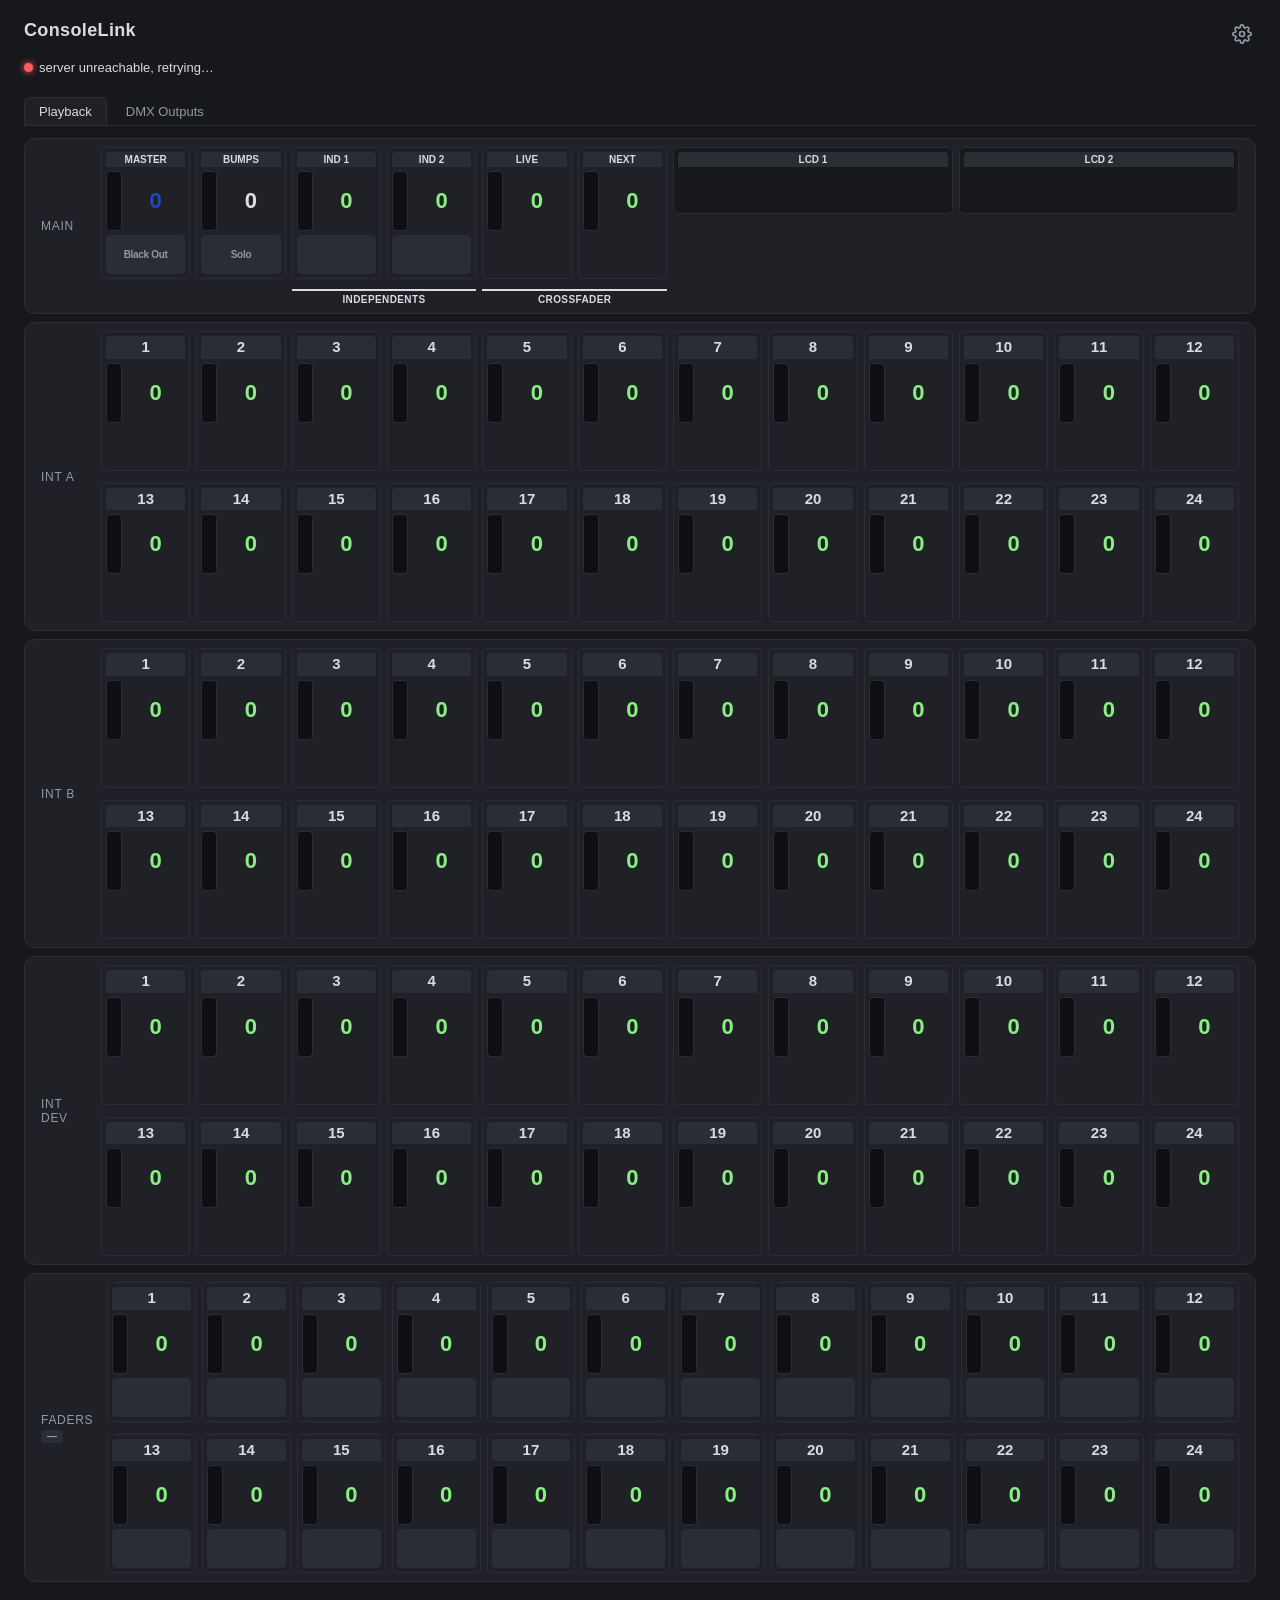
==== commit a6a1d092: "Unify the look of button+light between the MAIN row and FADERS row. Add drop-down to control Fader m" ====
--- a/src/consolelink/static/index.html
+++ b/src/consolelink/static/index.html
@@ -44,7 +44,7 @@
         </div>
         <div class="name">
           <div class="console-button placeholder" id="btn-blackout" data-button="blackout">
-            <div class="light">BLACK OUT</div>
+            <div class="light">Black Out</div>
           </div>
         </div>
       </div>
@@ -56,7 +56,7 @@
         </div>
         <div class="name">
           <div class="console-button placeholder" id="btn-solo" data-button="solo">
-            <div class="light">SOLO</div>
+            <div class="light">Solo</div>
           </div>
         </div>
       </div>
@@ -139,6 +139,7 @@
   <div class="section section-row" id="section-physical">
     <div class="section-title">FADERS
       <div class="mode-pill" id="mode-pill">—</div>
+      <select class="mode-pill" id="mode-select" aria-label="Fader mode"></select>
       <label class="page-control">PAGE <select id="mems-page"></select></label>
       <div class="page-badge" id="mems-page-badge">PAGE —</div>
     </div>
--- a/src/consolelink/static/style.css
+++ b/src/consolelink/static/style.css
@@ -189,6 +189,12 @@
   border: none;
   white-space: normal;
 }
+/* With --allow-write (body.writable) the pill is a drop-down that switches the console's fader
+   mode; otherwise the plain badge. */
+#mode-select { display: none; font-family: inherit; cursor: pointer; }
+#mode-select option { background: var(--panel); color: var(--text); }
+body.writable #mode-select { display: inline-block; }
+body.writable #mode-pill { display: none; }
 .section-title .mode-pill.active-A,
 .section-title .mode-pill.active-B,
 .section-title .mode-pill.active-D,
@@ -444,7 +450,9 @@
 /* Solo, Blackout and the Independents are toggle buttons on the console, not faders: a light
    that turns on, not a bar that fills. They sit in the .name slot under Master/Bumps/IND,
    full-width, with the label inside the light box. */
-body.writable [data-button] { cursor: pointer; }
+body.writable [data-button],
+body.writable [data-bump] { cursor: pointer; }
+body.writable [data-bump] { touch-action: none; user-select: none; }
 .console-button {
   display: flex;
   flex-direction: column;
@@ -475,7 +483,9 @@
 #btn-solo { --on-color: var(--bumps); --on-text: var(--darktext); }
 #btn-blackout { --on-color: var(--master); --on-text: var(--text); }
 #btn-ind1,
-#btn-ind2 { --on-color: var(--accent-green); --on-text: var(--darktext); }
+#btn-ind2,
+#section-physical .console-button { --on-color: var(--accent-green); --on-text: var(--darktext); }
+#section-physical.mems .console-button { --on-color: var(--accent-red); }
 /* Active: the console's own LED color (--color-a/--color-b, set in app.js), else --on-color
    before the first type=0x16. The outline is a shape cue so on and blinking don't rely on
    colour alone: a solid ring when on, a dashed one while blinking. */
@@ -499,39 +509,22 @@
   outline: 2px dashed currentColor;
   outline-offset: -4px;
 }
-/* IND 1/2 show the Independent's name as 3 small rows instead of a single label. */
+/* IND 1/2 and the faders' Bump buttons show a name as 3 small rows instead of a single label. */
 #btn-ind1 .light,
-#btn-ind2 .light {
+#btn-ind2 .light,
+#section-physical .console-button .light {
   flex-direction: column;
   justify-content: center;
   gap: 0;
 }
 #btn-ind1 .light .name-line,
-#btn-ind2 .light .name-line {
+#btn-ind2 .light .name-line,
+#section-physical .console-button .light .name-line {
   line-height: 1.15;
   height: 1.15em;
   color: inherit;
 }
-/* The Physical Faders row's Bump LED: no text, just the console's own color (--color-a/--color-b,
-   see setLightColors() in app.js) -- solid once the fader has caught its stored value, blinking
-   until then. Sits in a .meter's .name slot. */
-.fader-light {
-  width: 100%;
-  height: 16px;
-  margin-top: 4px;
-  border-radius: 3px;
-  background: var(--color-a, var(--well));
-  border: 1px solid var(--grid);
-}
-body.writable .fader-light { cursor: pointer; touch-action: none; user-select: none; }
-/* Color-agnostic: each of the 24 LEDs sets its own --color-a/--color-b. steps(1) for a flash. */
-@keyframes blink-fader {
-  0%, 49%   { background: var(--color-a); }
-  50%, 100% { background: var(--color-b); }
-}
-.fader-light.blinking {
-  animation: blink-fader var(--blink-duration) steps(1) infinite;
-}
+.console-button .name-line.edge { display: none; }
 
 /* The MEMS page, in MEMS mode only (app.js puts .mems on #section-physical): a list when the
    server allows writing (body.writable), else a read-only badge. */
@@ -566,7 +559,8 @@
   /* IND 1/2's name sits inside the button's own border and padding, so it has ~6px less than
      an intensity name -- a full 6-character line needs the smaller font at ~44px columns. */
   #btn-ind1 .light .name-line,
-  #btn-ind2 .light .name-line { font-size: 9px; }
+  #btn-ind2 .light .name-line,
+  #section-physical .console-button .light .name-line { font-size: 9px; }
   .meter .value-row { gap: 3px; }
   .meter .track { width: 10px; flex: 0 0 10px; }
   .meter .val { font-size: 18px; }
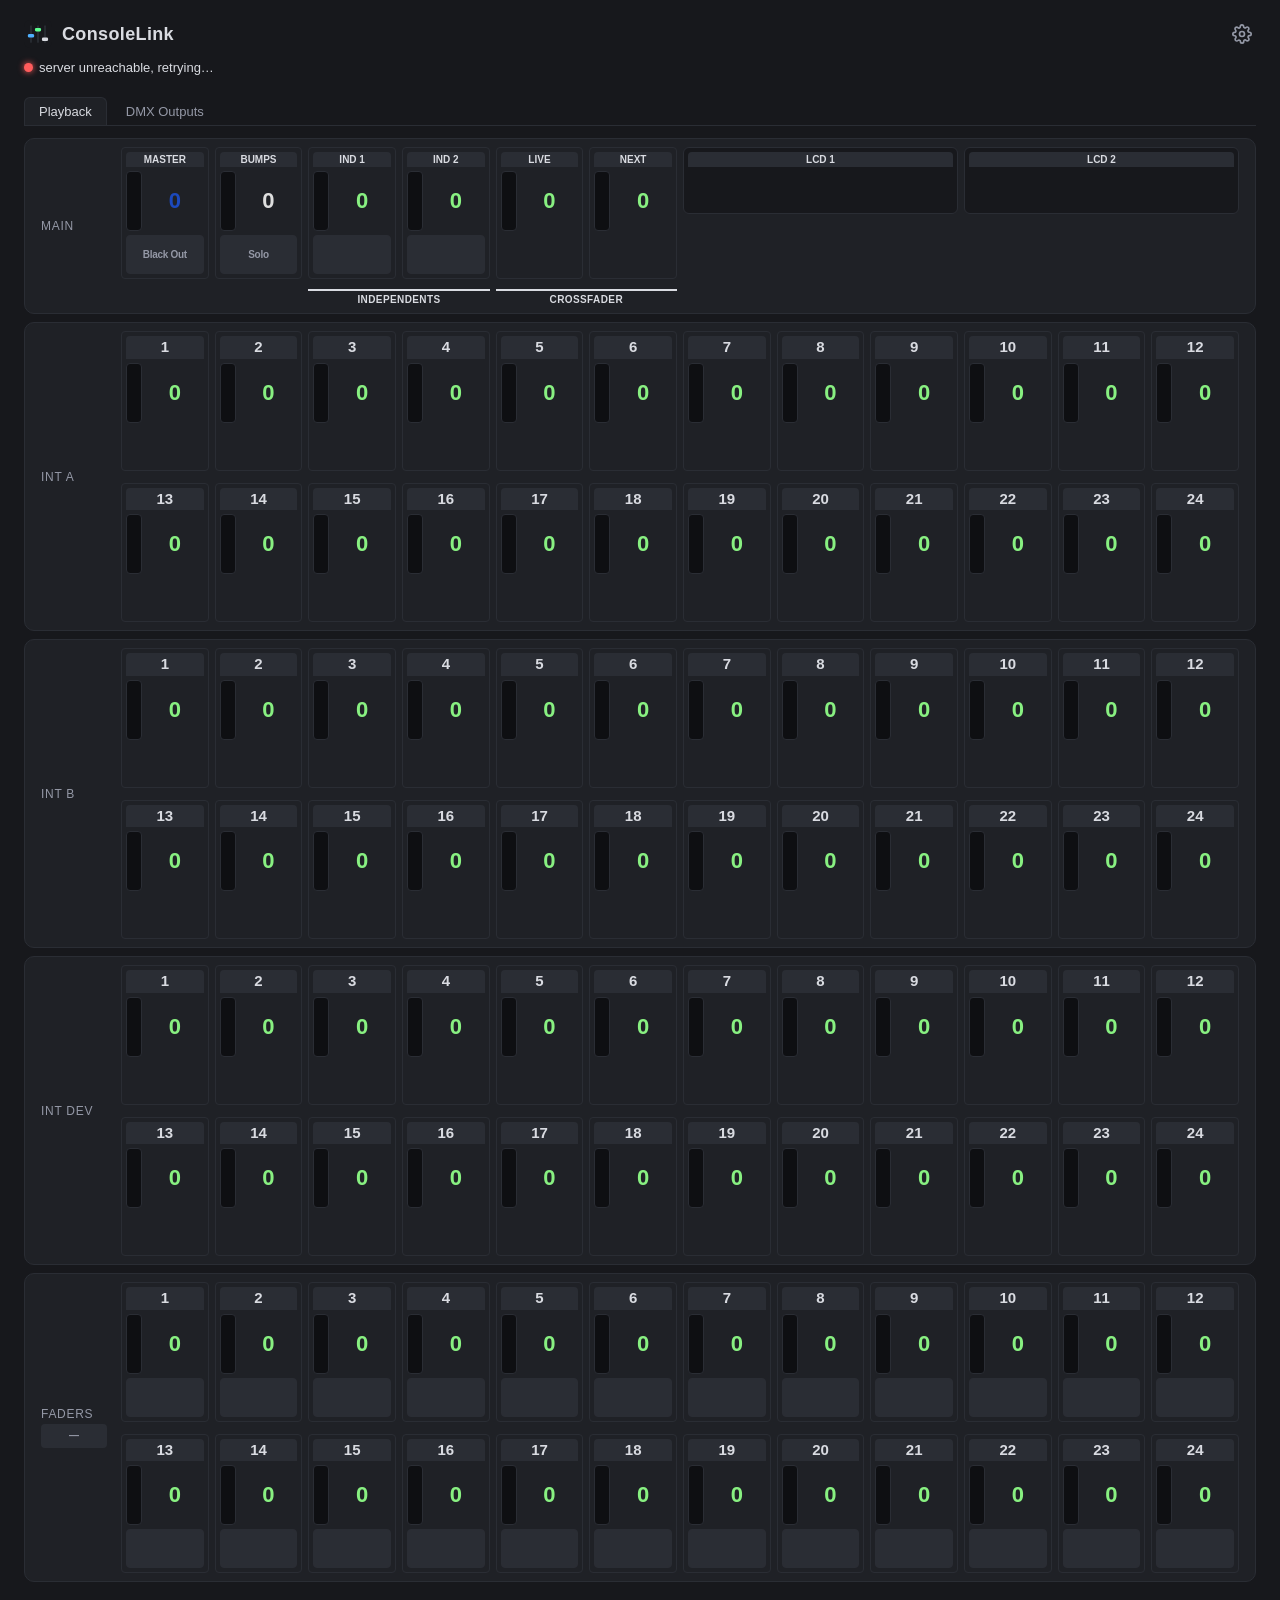
==== commit 8a0e3ff6: "Adding support for the MEMS buttons: Int Only and Go Mode." ====
--- a/src/consolelink/static/index.html
+++ b/src/consolelink/static/index.html
@@ -9,7 +9,7 @@
 </head>
 <body>
   <div class="title-row">
-    <h1>ConsoleLink</h1>
+    <h1><img class="logo" src="favicon.svg" alt="" width="28" height="28">ConsoleLink</h1>
     <button class="gear-btn" id="settings-btn" type="button" aria-label="Settings"
             aria-haspopup="dialog" aria-controls="settings-overlay" aria-expanded="false">
       <svg viewBox="0 0 24 24" width="20" height="20" fill="none" stroke="currentColor"
@@ -38,7 +38,7 @@
     <div class="special-row">
       <div class="meter special-meter" id="fader-master">
         <div class="meter-label">MASTER</div>
-        <div class="value-row">
+        <div class="value-row" data-fader="master">
           <div class="track"><div class="fill master" style="height:0%"></div></div>
           <div class="val">0</div>
         </div>
@@ -50,7 +50,7 @@
       </div>
       <div class="meter special-meter" id="bumps">
         <div class="meter-label">BUMPS</div>
-        <div class="value-row">
+        <div class="value-row" data-fader="bumps">
           <div class="track"><div class="fill bumps" style="height:0%"></div></div>
           <div class="val">0</div>
         </div>
@@ -94,14 +94,14 @@
       </div>
       <div class="meter special-meter" id="xfade-live">
         <div class="meter-label">LIVE</div>
-        <div class="value-row">
+        <div class="value-row" data-fader="live">
           <div class="track"><div class="fill" style="height:0%"></div></div>
           <div class="val">0</div>
         </div>
       </div>
       <div class="meter special-meter" id="xfade-next">
         <div class="meter-label">NEXT</div>
-        <div class="value-row">
+        <div class="value-row" data-fader="next">
           <div class="track"><div class="fill" style="height:0%"></div></div>
           <div class="val">0</div>
         </div>
@@ -140,8 +140,14 @@
     <div class="section-title">FADERS
       <div class="mode-pill" id="mode-pill">—</div>
       <select class="mode-pill" id="mode-select" aria-label="Fader mode"></select>
-      <label class="page-control">PAGE <select id="mems-page"></select></label>
-      <div class="page-badge" id="mems-page-badge">PAGE —</div>
+      <label class="page-control"><select id="mems-page" aria-label="MEMS page"></select></label>
+      <div class="page-badge" id="mems-page-badge">Page —</div>
+      <div class="mems-modes">
+        <div class="console-button placeholder" id="btn-int-only" data-button="int-only"
+             title="FADERS: INT ONLY"><div class="light">Int Only</div></div>
+        <div class="console-button placeholder" id="btn-go-mode" data-button="go-mode"
+             title="BUMPS: GO MODE"><div class="light">Go Mode</div></div>
+      </div>
     </div>
     <div class="intensity-row" id="physical-faders"></div>
   </div>
@@ -171,6 +177,11 @@
           <span>Native</span></span>
       </label>
       <label class="setting int-ab-control"><input type="checkbox" id="show-int-ab"> Show INT A/B</label>
+      <label class="setting pw-control" id="pw-setting" hidden>Control password
+        <input type="password" id="control-password" autocomplete="off" autocapitalize="off"
+               spellcheck="false">
+        <span class="pw-status" id="pw-status" role="status"></span>
+      </label>
       <div class="settings-foot">ConsoleLink <span id="version"></span></div>
     </div>
   </div>
--- a/src/consolelink/static/style.css
+++ b/src/consolelink/static/style.css
@@ -58,11 +58,16 @@
   margin-bottom: 12px;
 }
 h1 {
+  display: flex;
+  align-items: center;
+  gap: 10px;
   font-size: 18px;
   font-weight: 600;
   margin: 0;
   letter-spacing: 0.02em;
 }
+/* The app icon (same file as the tab's favicon), left of the title. */
+h1 .logo { width: 28px; height: 28px; flex: none; }
 .gear-btn {
   margin-left: auto;
   align-self: center;
@@ -114,6 +119,11 @@
 }
 .close-btn:hover { color: var(--text); }
 .setting { padding: 8px 0; }
+.pw-control { display: flex; flex-wrap: wrap; align-items: center; justify-content: space-between; gap: 6px 10px; }
+.pw-control input { width: 150px; }
+.pw-control[hidden] { display: none; }
+.pw-status { flex: 1 0 100%; font-size: 12px; color: var(--dim); }
+.pw-status.bad { color: var(--accent-red); }
 .settings-foot {
   margin-top: 10px;
   padding-top: 10px;
@@ -242,7 +252,7 @@
    which the plain `hidden` attribute wouldn't beat. */
 .section.section-row.hidden-row { display: none; }
 .section.section-row .section-title {
-  flex: 0 0 46px;
+  flex: 0 0 66px;
   flex-direction: column;
   align-items: flex-start;
   gap: 3px;
@@ -310,6 +320,20 @@
   overflow: hidden;
   position: relative;
 }
+/* The drag handle (added by makeDraggableFader in app.js): shown only while dragging, so the fill
+   underneath stays the console's reported level. */
+.meter .thumb {
+  position: absolute;
+  left: 0;
+  right: 0;
+  height: 4px;
+  border-radius: 2px;
+  background: var(--text);
+  box-shadow: 0 0 0 1px var(--bg);
+  display: none;
+  pointer-events: none;
+}
+.value-row.dragging .thumb { display: block; }
 .meter .fill {
   width: 100%;
   transition: height 80ms linear;
@@ -452,7 +476,27 @@
    full-width, with the label inside the light box. */
 body.writable [data-button],
 body.writable [data-bump] { cursor: pointer; }
-body.writable [data-bump] { touch-action: none; user-select: none; }
+body.writable [data-bump] { touch-action: none; }
+/* A fader bar scrolls the page like anything else until a finger selects it (tap; app.js), then it
+   takes the touches. */
+body.writable [data-fader] { touch-action: pan-y; cursor: ns-resize; }
+body.writable [data-fader].armed { touch-action: none; }
+/* Selected by touch: a bright outline round the whole meter, so it is obvious which one is live. */
+.meter.armed {
+  border-color: var(--text);
+  box-shadow: 0 0 0 2px var(--text), 0 0 10px var(--text);
+}
+/* Long-pressing a button (e.g. Bump) on iOS would otherwise start a text selection / callout. */
+button,
+[data-button],
+[data-bump],
+[data-fader],
+.console-button {
+  -webkit-user-select: none;
+  user-select: none;
+  -webkit-touch-callout: none;
+  -webkit-tap-highlight-color: transparent;
+}
 .console-button {
   display: flex;
   flex-direction: column;
@@ -478,7 +522,7 @@
   border: 1px solid var(--grid);
   color: var(--dim);
 }
-/* Each button names its on-state colors: --on-color is the background and glow, --on-text the
+/* Each button names its on-state colors: --on-color is the background, --on-text the
    text, picked for contrast (dark on SOLO's white and the Independents' green). */
 #btn-solo { --on-color: var(--bumps); --on-text: var(--darktext); }
 #btn-blackout { --on-color: var(--master); --on-text: var(--text); }
@@ -493,7 +537,6 @@
   background: var(--color-a, var(--on-color));
   border-color: var(--color-a, var(--on-color));
   color: var(--on-text);
-  box-shadow: 0 0 10px var(--on-color);
   outline: 2px solid currentColor;
   outline-offset: -4px;
 }
@@ -501,8 +544,8 @@
    flashing LED -- e.g. Solo while a Bump isolates a channel, BlackOut when Master is below full.
    steps(1) for a discrete flash. */
 @keyframes blink-button {
-  0%, 49%   { background: var(--color-a, var(--on-color)); border-color: var(--color-a, var(--on-color)); color: var(--on-text); box-shadow: 0 0 10px var(--on-color); }
-  50%, 100% { background: var(--color-b, var(--grid)); border-color: var(--color-b, var(--grid)); color: var(--dim); box-shadow: none; }
+  0%, 49%   { background: var(--color-a, var(--on-color)); border-color: var(--color-a, var(--on-color)); color: var(--on-text); }
+  50%, 100% { background: var(--color-b, var(--grid)); border-color: var(--color-b, var(--grid)); color: var(--dim); }
 }
 .console-button.blinking .light {
   animation: blink-button var(--blink-duration) steps(1) infinite;
@@ -534,6 +577,36 @@
 body.writable .mems .page-control { display: block; }
 body:not(.writable) .mems .page-badge { display: block; }
 .page-control select { width: 100%; font-size: 11px; }
+/* INT ONLY / GO MODE: MEMS-only LED buttons (the console's own two), under the PAGE select. Read-only
+   LEDs without --allow-write, like the other console buttons. */
+.mems-modes { display: none; flex-direction: column; gap: 4px; margin-top: 4px; }
+.mems .mems-modes { display: flex; }
+/* In the left title column, the mode selector/pill, the PAGE select/badge and the two buttons all
+   take the column's full width, so they line up. */
+#section-physical .section-title > * { align-self: stretch; }
+.mems-modes .console-button { text-transform: none; letter-spacing: 0; }
+/* The four controls in the FADERS title (mode selector/pill, PAGE select/badge, INT ONLY, GO MODE)
+   share one height. */
+#section-physical .section-title {
+  --ctl-h: 24px;
+}
+#section-physical .section-title .mode-pill,
+#section-physical .section-title .page-badge,
+#section-physical .section-title .page-control select,
+#section-physical .mems-modes .console-button {
+  height: var(--ctl-h);
+  box-sizing: border-box;
+}
+#section-physical .section-title .mode-pill,
+#section-physical .section-title .page-badge {
+  padding-top: 0;
+  padding-bottom: 0;
+  line-height: var(--ctl-h);
+}
+/* Lit like BlackOut: white text on blue (the console's LED is blue), not the Bump buttons' dark text
+   and MEMS red. */
+#section-physical .mems-modes .console-button { --on-color: var(--master); --on-text: var(--text); }
+.mems-modes .console-button .light { font-size: 9px; font-weight: 700; white-space: nowrap; }
 
 
 /* 12 columns: the 6 meters and 6 LCD columns fill the row exactly, so the spacer track would
@@ -549,7 +622,8 @@
 @media (max-width: 900px) {
   :root { --gap: 4px; }
   body { padding: 12px 8px 24px; }
-  h1 { font-size: 16px; }
+  h1 { font-size: 16px; gap: 8px; }
+  h1 .logo { width: 24px; height: 24px; }
   .title-row { margin-bottom: 12px; }
   .status-row { gap: 8px 14px; margin-bottom: 12px; }
   .section { padding: 6px 8px; }
@@ -586,6 +660,10 @@
     align-items: center;
     gap: 8px;
   }
+  /* ...and its pieces sit in a row again, at their natural width, aligned on their middles. */
+  #section-physical .section-title > * { align-self: auto; margin-top: 0; }
+  .mems-modes { flex-direction: row; }
+  .mems-modes .console-button { flex: 0 0 64px; }
   /* flex: none, not 1 1 0: as column-direction flex items that basis would be a height, and these
        scroll containers (overflow-x: auto) would collapse. */
   .section.section-row .intensity-row,
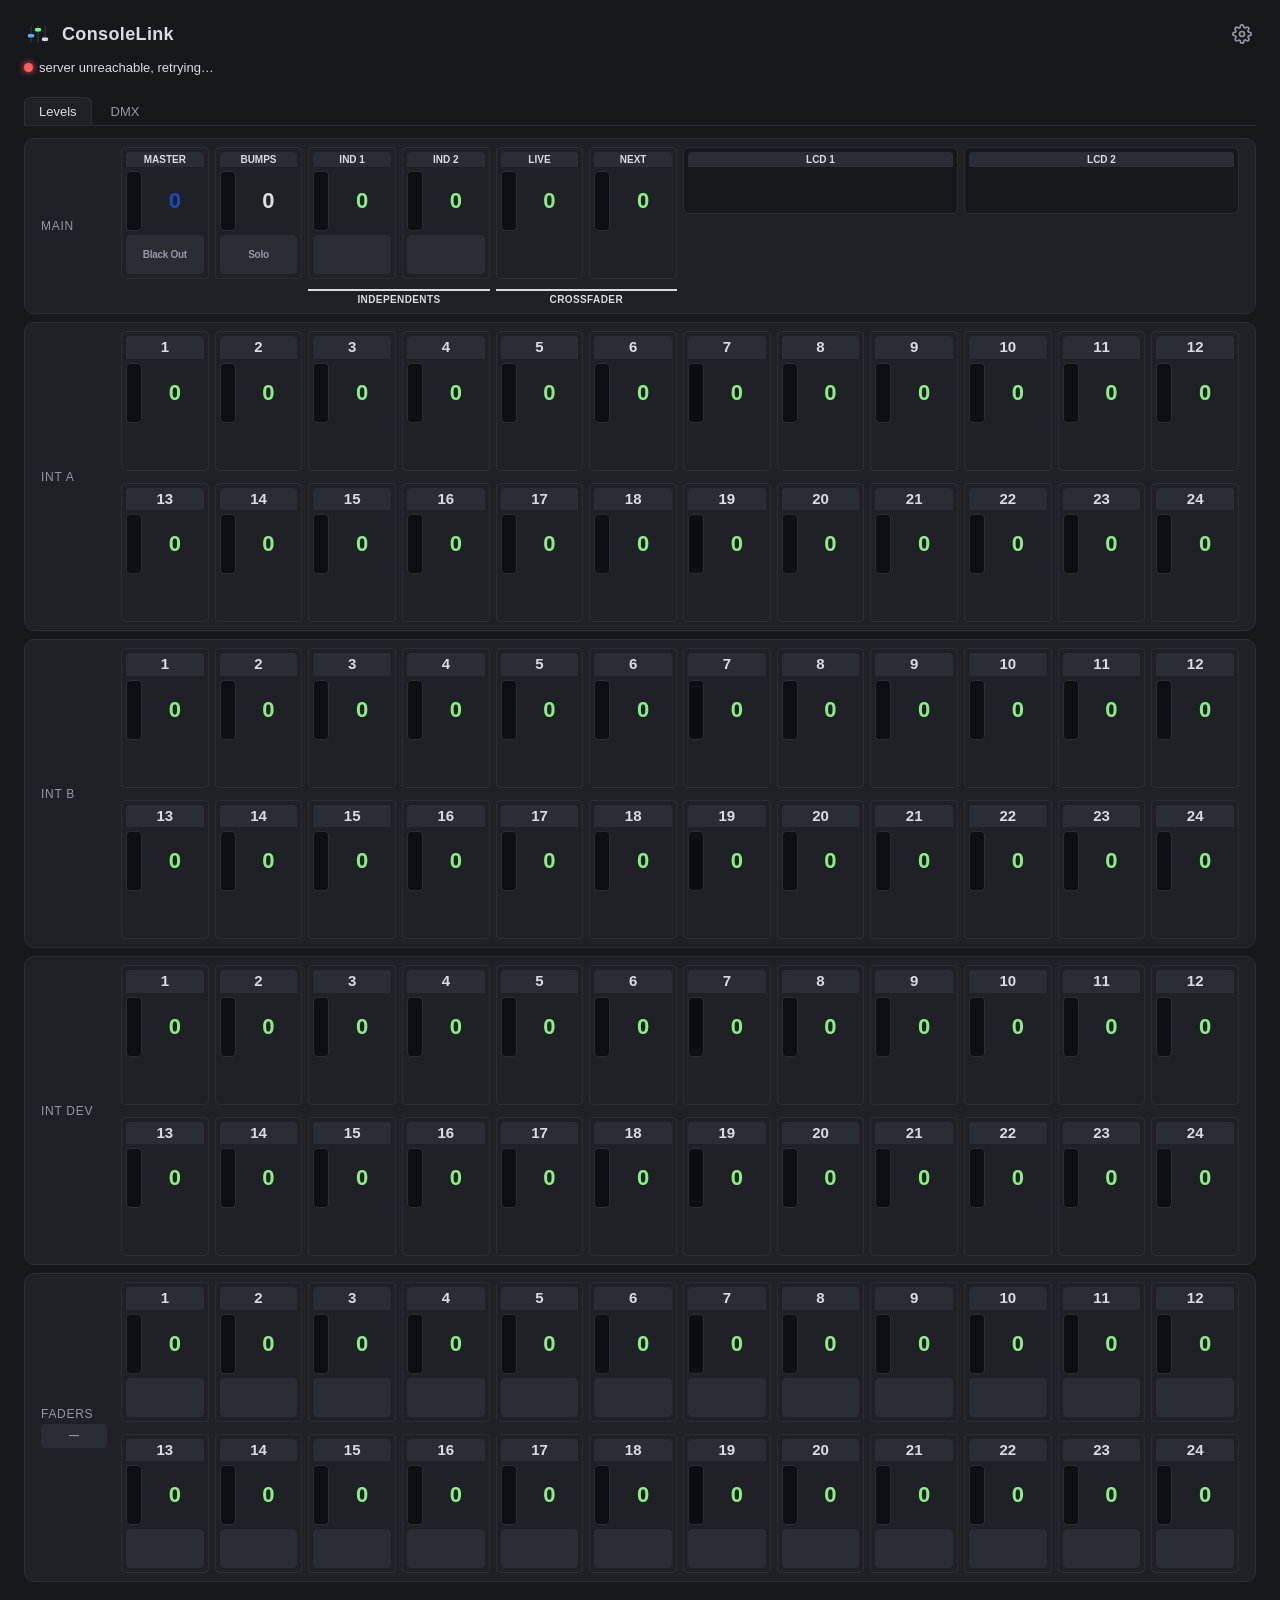
==== commit 89368f1a: "New updated screenshots." ====
--- a/src/consolelink/static/index.html
+++ b/src/consolelink/static/index.html
@@ -28,8 +28,8 @@
   </div>
 
   <div class="tab-bar" role="tablist">
-    <button class="tab" id="tab-btn-playback" role="tab" aria-selected="true" aria-controls="tab-playback">Playback</button>
-    <button class="tab" id="tab-btn-dmx" role="tab" aria-selected="false" aria-controls="tab-dmx">DMX Outputs</button>
+    <button class="tab" id="tab-btn-playback" role="tab" aria-selected="true" aria-controls="tab-playback">Levels</button>
+    <button class="tab" id="tab-btn-dmx" role="tab" aria-selected="false" aria-controls="tab-dmx">DMX</button>
   </div>
 
   <div id="tab-playback" role="tabpanel">
